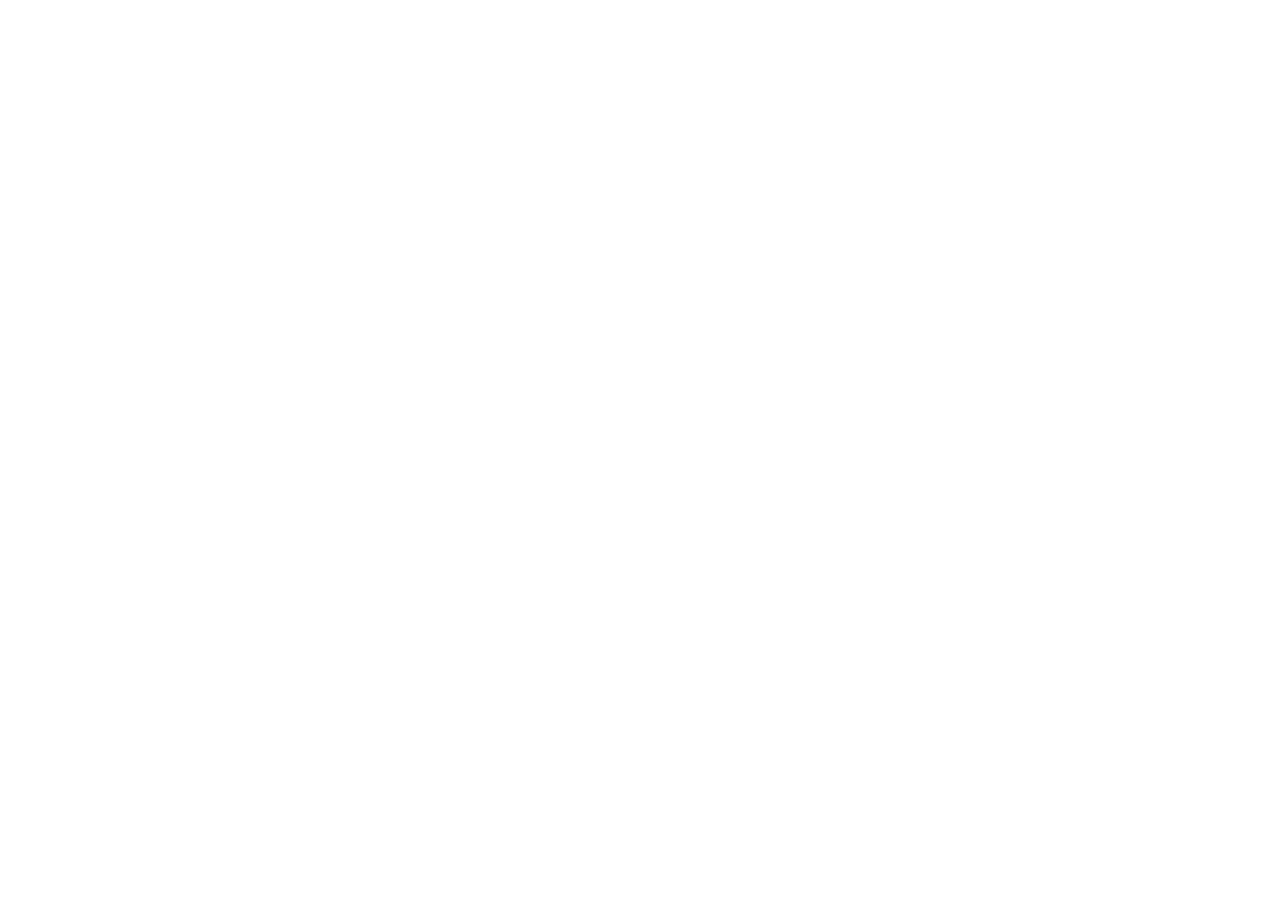
==== index.html @ b0fb0acc "init project" ====
<!DOCTYPE html>
<html lang="en">

<head>
    <meta charset="UTF-8">
    <meta name="viewport" content="width=device-width, initial-scale=1.0">
    <meta http-equiv="X-UA-Compatible" content="ie=edge">
    <title>Document</title>
</head>

<body>

</body>

</html>
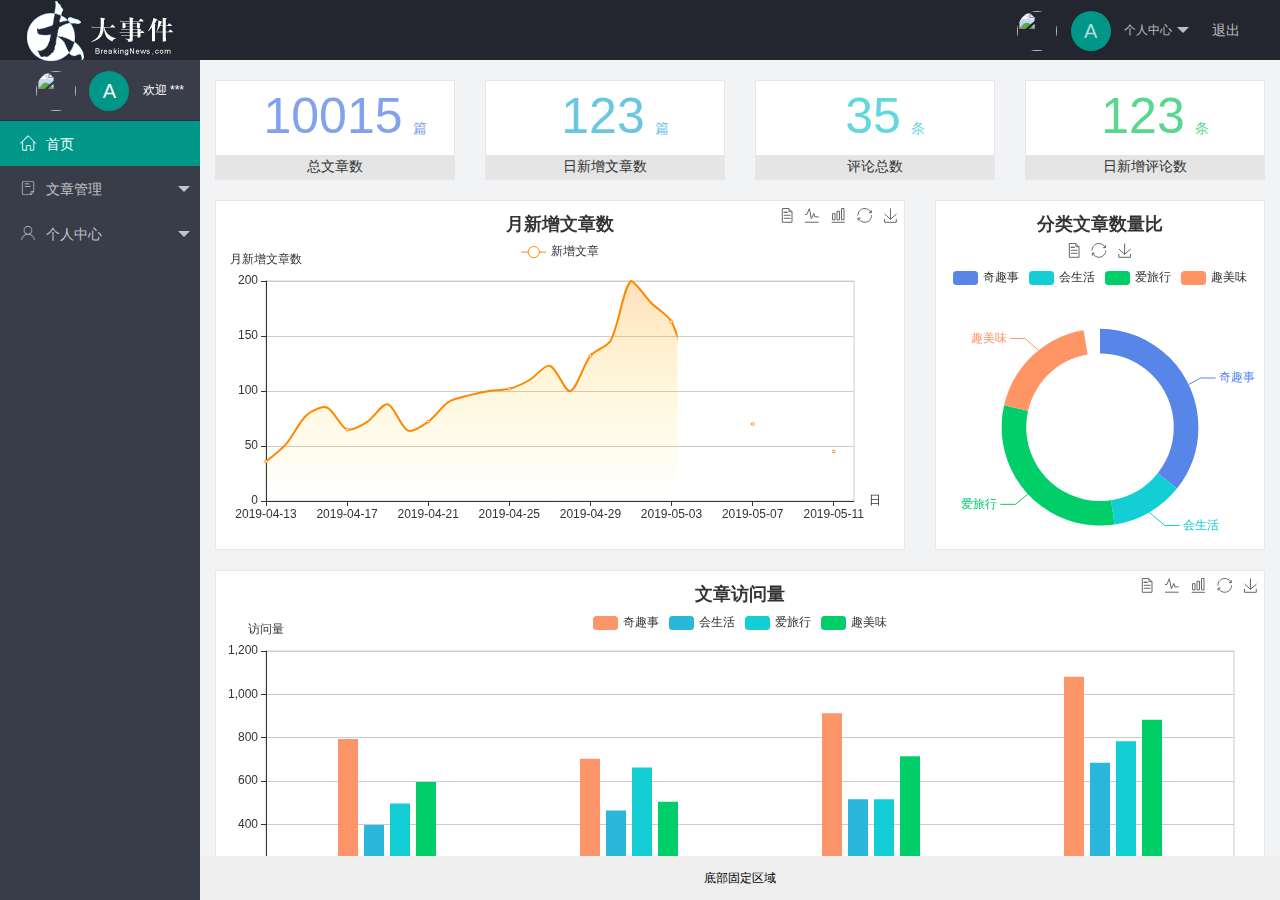
==== commit 48269268: "完成了主页功能的开发" ====
--- a/index.html
+++ b/index.html
@@ -5,11 +5,83 @@
     <meta charset="UTF-8">
     <meta name="viewport" content="width=device-width, initial-scale=1.0">
     <meta http-equiv="X-UA-Compatible" content="ie=edge">
-    <title>Document</title>
+    <title>后台主页</title>
+    <link rel="stylesheet" href="/assets/lib/layui/css/layui.css">
+    <link rel="stylesheet" href="/assets/css/index.css">
+    <link rel="stylesheet" href="assets/fonts/iconfont.css">
 </head>
 
 <body>
+    <div class="layui-layout layui-layout-admin">
+        <div class="layui-header">
+            <div class="layui-logo">
+                <img src="/assets/images/logo.png" alt="">
+            </div>
+            <!-- 头部区域（可配合layui 已有的水平导航） -->
+            <ul class="layui-nav layui-layout-right">
+                <li class="layui-nav-item layui-hide layui-show-md-inline-block">
+                    <a href="javascript:;" class="userinfo">
+                        <img src="//tva1.sinaimg.cn/crop.0.0.118.118.180/5db11ff4gw1e77d3nqrv8j203b03cweg.jpg" class="layui-nav-img">
+                        <span class="text-avatar ">A</span> 个人中心
+                    </a>
+                    <dl class="layui-nav-child">
+                        <dd><a href="">基本资料</a></dd>
+                        <dd><a href="">更换头像</a></dd>
+                        <dd><a href="">修改密码</a></dd>
+                    </dl>
+                </li>
+                <li class="layui-nav-item layui-show-md-inline-block">
+                    <a href="javascript:;" id="logout">退出</a>
+                </li>
+            </ul>
+        </div>
+        <div class="layui-side layui-bg-black">
+            <div class="layui-side-scroll">
+                <div class="userinfo">
+                    <img src="//tva1.sinaimg.cn/crop.0.0.118.118.180/5db11ff4gw1e77d3nqrv8j203b03cweg.jpg" class="layui-nav-img">
+                    <span class="text-avatar">A</span>
+                    <span id="welcome">欢迎 ***</span>
+                </div>
+                <!-- 左侧导航区域（可配合layui已有的垂直导航） -->
+                <ul class="layui-nav layui-nav-tree" lay-filter="test" lay-shrink="all">
+                    <li class="layui-nav-item layui-this">
+                        <a href="/home/dashboard.html" target="fm"><span class="iconfont icon-home"></span>首页</a>
+                    </li>
+                    <li class="layui-nav-item">
+                        <a href="javascript:;"><span class="iconfont icon-16"></span>文章管理</a>
+                        <dl class="layui-nav-child">
+                            <dd><a href="javascript:;"><i class="layui-icon layui-icon-app"></i>文章类别</a></dd>
+                            <dd><a href="javascript:;"><i class="layui-icon layui-icon-app"></i>文章列表</a></dd>
+                            <dd><a href="javascript:;"><i class="layui-icon layui-icon-app"></i>发表文章</a></dd>
+                        </dl>
+                    </li>
+                    <li class="layui-nav-item"><a href="javascript:;"><span class="iconfont icon-user"></span>个人中心</a>
+                        <dl class="layui-nav-child">
+                            <dd><a href="javascript:;"><i class="layui-icon layui-icon-app"></i>基本资料</a></dd>
+                            <dd><a href="javascript:;"><i class="layui-icon layui-icon-app"></i>更换头像</a></dd>
+                            <dd><a href="javascript:;"><i class="layui-icon layui-icon-app"></i>重置密码</a></dd>
 
+                        </dl>
+                    </li>
+
+                </ul>
+            </div>
+        </div>
+
+        <div class="layui-body">
+            <!-- 内容主体区域 -->
+            <iframe name="fm" src="/home/dashboard.html" frameborder="0"></iframe>
+        </div>
+
+        <div class="layui-footer">
+            <!-- 底部固定区域 -->
+            底部固定区域
+        </div>
+    </div>
+    <script src="/assets/lib/layui/layui.all.js"></script>
+    <script src="/assets/lib/jquery.js"></script>
+    <script src="/assets/js/baseAPI.js"></script>
+    <script src="/assets/js/index.js"></script>
 </body>
 
 </html>--- a/assets/lib/layui/css/layui.css
+++ b/assets/lib/layui/css/layui.css
@@ -0,0 +1,2 @@
+/** layui-v2.5.5 MIT License By https://www.layui.com */
+ .layui-inline,img{display:inline-block;vertical-align:middle}h1,h2,h3,h4,h5,h6{font-weight:400}.layui-edge,.layui-header,.layui-inline,.layui-main{position:relative}.layui-body,.layui-edge,.layui-elip{overflow:hidden}.layui-btn,.layui-edge,.layui-inline,img{vertical-align:middle}.layui-btn,.layui-disabled,.layui-icon,.layui-unselect{-moz-user-select:none;-webkit-user-select:none;-ms-user-select:none}.layui-elip,.layui-form-checkbox span,.layui-form-pane .layui-form-label{text-overflow:ellipsis;white-space:nowrap}.layui-breadcrumb,.layui-tree-btnGroup{visibility:hidden}blockquote,body,button,dd,div,dl,dt,form,h1,h2,h3,h4,h5,h6,input,li,ol,p,pre,td,textarea,th,ul{margin:0;padding:0;-webkit-tap-highlight-color:rgba(0,0,0,0)}a:active,a:hover{outline:0}img{border:none}li{list-style:none}table{border-collapse:collapse;border-spacing:0}h4,h5,h6{font-size:100%}button,input,optgroup,option,select,textarea{font-family:inherit;font-size:inherit;font-style:inherit;font-weight:inherit;outline:0}pre{white-space:pre-wrap;white-space:-moz-pre-wrap;white-space:-pre-wrap;white-space:-o-pre-wrap;word-wrap:break-word}body{line-height:24px;font:14px Helvetica Neue,Helvetica,PingFang SC,Tahoma,Arial,sans-serif}hr{height:1px;margin:10px 0;border:0;clear:both}a{color:#333;text-decoration:none}a:hover{color:#777}a cite{font-style:normal;*cursor:pointer}.layui-border-box,.layui-border-box *{box-sizing:border-box}.layui-box,.layui-box *{box-sizing:content-box}.layui-clear{clear:both;*zoom:1}.layui-clear:after{content:'\20';clear:both;*zoom:1;display:block;height:0}.layui-inline{*display:inline;*zoom:1}.layui-edge{display:inline-block;width:0;height:0;border-width:6px;border-style:dashed;border-color:transparent}.layui-edge-top{top:-4px;border-bottom-color:#999;border-bottom-style:solid}.layui-edge-right{border-left-color:#999;border-left-style:solid}.layui-edge-bottom{top:2px;border-top-color:#999;border-top-style:solid}.layui-edge-left{border-right-color:#999;border-right-style:solid}.layui-disabled,.layui-disabled:hover{color:#d2d2d2!important;cursor:not-allowed!important}.layui-circle{border-radius:100%}.layui-show{display:block!important}.layui-hide{display:none!important}@font-face{font-family:layui-icon;src:url(../font/iconfont.eot?v=250);src:url(../font/iconfont.eot?v=250#iefix) format('embedded-opentype'),url(../font/iconfont.woff2?v=250) format('woff2'),url(../font/iconfont.woff?v=250) format('woff'),url(../font/iconfont.ttf?v=250) format('truetype'),url(../font/iconfont.svg?v=250#layui-icon) format('svg')}.layui-icon{font-family:layui-icon!important;font-size:16px;font-style:normal;-webkit-font-smoothing:antialiased;-moz-osx-font-smoothing:grayscale}.layui-icon-reply-fill:before{content:"\e611"}.layui-icon-set-fill:before{content:"\e614"}.layui-icon-menu-fill:before{content:"\e60f"}.layui-icon-search:before{content:"\e615"}.layui-icon-share:before{content:"\e641"}.layui-icon-set-sm:before{content:"\e620"}.layui-icon-engine:before{content:"\e628"}.layui-icon-close:before{content:"\1006"}.layui-icon-close-fill:before{content:"\1007"}.layui-icon-chart-screen:before{content:"\e629"}.layui-icon-star:before{content:"\e600"}.layui-icon-circle-dot:before{content:"\e617"}.layui-icon-chat:before{content:"\e606"}.layui-icon-release:before{content:"\e609"}.layui-icon-list:before{content:"\e60a"}.layui-icon-chart:before{content:"\e62c"}.layui-icon-ok-circle:before{content:"\1005"}.layui-icon-layim-theme:before{content:"\e61b"}.layui-icon-table:before{content:"\e62d"}.layui-icon-right:before{content:"\e602"}.layui-icon-left:before{content:"\e603"}.layui-icon-cart-simple:before{content:"\e698"}.layui-icon-face-cry:before{content:"\e69c"}.layui-icon-face-smile:before{content:"\e6af"}.layui-icon-survey:before{content:"\e6b2"}.layui-icon-tree:before{content:"\e62e"}.layui-icon-upload-circle:before{content:"\e62f"}.layui-icon-add-circle:before{content:"\e61f"}.layui-icon-download-circle:before{content:"\e601"}.layui-icon-templeate-1:before{content:"\e630"}.layui-icon-util:before{content:"\e631"}.layui-icon-face-surprised:before{content:"\e664"}.layui-icon-edit:before{content:"\e642"}.layui-icon-speaker:before{content:"\e645"}.layui-icon-down:before{content:"\e61a"}.layui-icon-file:before{content:"\e621"}.layui-icon-layouts:before{content:"\e632"}.layui-icon-rate-half:before{content:"\e6c9"}.layui-icon-add-circle-fine:before{content:"\e608"}.layui-icon-prev-circle:before{content:"\e633"}.layui-icon-read:before{content:"\e705"}.layui-icon-404:before{content:"\e61c"}.layui-icon-carousel:before{content:"\e634"}.layui-icon-help:before{content:"\e607"}.layui-icon-code-circle:before{content:"\e635"}.layui-icon-water:before{content:"\e636"}.layui-icon-username:before{content:"\e66f"}.layui-icon-find-fill:before{content:"\e670"}.layui-icon-about:before{content:"\e60b"}.layui-icon-location:before{content:"\e715"}.layui-icon-up:before{content:"\e619"}.layui-icon-pause:before{content:"\e651"}.layui-icon-date:before{content:"\e637"}.layui-icon-layim-uploadfile:before{content:"\e61d"}.layui-icon-delete:before{content:"\e640"}.layui-icon-play:before{content:"\e652"}.layui-icon-top:before{content:"\e604"}.layui-icon-friends:before{content:"\e612"}.layui-icon-refresh-3:before{content:"\e9aa"}.layui-icon-ok:before{content:"\e605"}.layui-icon-layer:before{content:"\e638"}.layui-icon-face-smile-fine:before{content:"\e60c"}.layui-icon-dollar:before{content:"\e659"}.layui-icon-group:before{content:"\e613"}.layui-icon-layim-download:before{content:"\e61e"}.layui-icon-picture-fine:before{content:"\e60d"}.layui-icon-link:before{content:"\e64c"}.layui-icon-diamond:before{content:"\e735"}.layui-icon-log:before{content:"\e60e"}.layui-icon-rate-solid:before{content:"\e67a"}.layui-icon-fonts-del:before{content:"\e64f"}.layui-icon-unlink:before{content:"\e64d"}.layui-icon-fonts-clear:before{content:"\e639"}.layui-icon-triangle-r:before{content:"\e623"}.layui-icon-circle:before{content:"\e63f"}.layui-icon-radio:before{content:"\e643"}.layui-icon-align-center:before{content:"\e647"}.layui-icon-align-right:before{content:"\e648"}.layui-icon-align-left:before{content:"\e649"}.layui-icon-loading-1:before{content:"\e63e"}.layui-icon-return:before{content:"\e65c"}.layui-icon-fonts-strong:before{content:"\e62b"}.layui-icon-upload:before{content:"\e67c"}.layui-icon-dialogue:before{content:"\e63a"}.layui-icon-video:before{content:"\e6ed"}.layui-icon-headset:before{content:"\e6fc"}.layui-icon-cellphone-fine:before{content:"\e63b"}.layui-icon-add-1:before{content:"\e654"}.layui-icon-face-smile-b:before{content:"\e650"}.layui-icon-fonts-html:before{content:"\e64b"}.layui-icon-form:before{content:"\e63c"}.layui-icon-cart:before{content:"\e657"}.layui-icon-camera-fill:before{content:"\e65d"}.layui-icon-tabs:before{content:"\e62a"}.layui-icon-fonts-code:before{content:"\e64e"}.layui-icon-fire:before{content:"\e756"}.layui-icon-set:before{content:"\e716"}.layui-icon-fonts-u:before{content:"\e646"}.layui-icon-triangle-d:before{content:"\e625"}.layui-icon-tips:before{content:"\e702"}.layui-icon-picture:before{content:"\e64a"}.layui-icon-more-vertical:before{content:"\e671"}.layui-icon-flag:before{content:"\e66c"}.layui-icon-loading:before{content:"\e63d"}.layui-icon-fonts-i:before{content:"\e644"}.layui-icon-refresh-1:before{content:"\e666"}.layui-icon-rmb:before{content:"\e65e"}.layui-icon-home:before{content:"\e68e"}.layui-icon-user:before{content:"\e770"}.layui-icon-notice:before{content:"\e667"}.layui-icon-login-weibo:before{content:"\e675"}.layui-icon-voice:before{content:"\e688"}.layui-icon-upload-drag:before{content:"\e681"}.layui-icon-login-qq:before{content:"\e676"}.layui-icon-snowflake:before{content:"\e6b1"}.layui-icon-file-b:before{content:"\e655"}.layui-icon-template:before{content:"\e663"}.layui-icon-auz:before{content:"\e672"}.layui-icon-console:before{content:"\e665"}.layui-icon-app:before{content:"\e653"}.layui-icon-prev:before{content:"\e65a"}.layui-icon-website:before{content:"\e7ae"}.layui-icon-next:before{content:"\e65b"}.layui-icon-component:before{content:"\e857"}.layui-icon-more:before{content:"\e65f"}.layui-icon-login-wechat:before{content:"\e677"}.layui-icon-shrink-right:before{content:"\e668"}.layui-icon-spread-left:before{content:"\e66b"}.layui-icon-camera:before{content:"\e660"}.layui-icon-note:before{content:"\e66e"}.layui-icon-refresh:before{content:"\e669"}.layui-icon-female:before{content:"\e661"}.layui-icon-male:before{content:"\e662"}.layui-icon-password:before{content:"\e673"}.layui-icon-senior:before{content:"\e674"}.layui-icon-theme:before{content:"\e66a"}.layui-icon-tread:before{content:"\e6c5"}.layui-icon-praise:before{content:"\e6c6"}.layui-icon-star-fill:before{content:"\e658"}.layui-icon-rate:before{content:"\e67b"}.layui-icon-template-1:before{content:"\e656"}.layui-icon-vercode:before{content:"\e679"}.layui-icon-cellphone:before{content:"\e678"}.layui-icon-screen-full:before{content:"\e622"}.layui-icon-screen-restore:before{content:"\e758"}.layui-icon-cols:before{content:"\e610"}.layui-icon-export:before{content:"\e67d"}.layui-icon-print:before{content:"\e66d"}.layui-icon-slider:before{content:"\e714"}.layui-icon-addition:before{content:"\e624"}.layui-icon-subtraction:before{content:"\e67e"}.layui-icon-service:before{content:"\e626"}.layui-icon-transfer:before{content:"\e691"}.layui-main{width:1140px;margin:0 auto}.layui-header{z-index:1000;height:60px}.layui-header a:hover{transition:all .5s;-webkit-transition:all .5s}.layui-side{position:fixed;left:0;top:0;bottom:0;z-index:999;width:200px;overflow-x:hidden}.layui-side-scroll{position:relative;width:220px;height:100%;overflow-x:hidden}.layui-body{position:absolute;left:200px;right:0;top:0;bottom:0;z-index:998;width:auto;overflow-y:auto;box-sizing:border-box}.layui-layout-body{overflow:hidden}.layui-layout-admin .layui-header{background-color:#23262E}.layui-layout-admin .layui-side{top:60px;width:200px;overflow-x:hidden}.layui-layout-admin .layui-body{position:fixed;top:60px;bottom:44px}.layui-layout-admin .layui-main{width:auto;margin:0 15px}.layui-layout-admin .layui-footer{position:fixed;left:200px;right:0;bottom:0;height:44px;line-height:44px;padding:0 15px;background-color:#eee}.layui-layout-admin .layui-logo{position:absolute;left:0;top:0;width:200px;height:100%;line-height:60px;text-align:center;color:#009688;font-size:16px}.layui-layout-admin .layui-header .layui-nav{background:0 0}.layui-layout-left{position:absolute!important;left:200px;top:0}.layui-layout-right{position:absolute!important;right:0;top:0}.layui-container{position:relative;margin:0 auto;padding:0 15px;box-sizing:border-box}.layui-fluid{position:relative;margin:0 auto;padding:0 15px}.layui-row:after,.layui-row:before{content:'';display:block;clear:both}.layui-col-lg1,.layui-col-lg10,.layui-col-lg11,.layui-col-lg12,.layui-col-lg2,.layui-col-lg3,.layui-col-lg4,.layui-col-lg5,.layui-col-lg6,.layui-col-lg7,.layui-col-lg8,.layui-col-lg9,.layui-col-md1,.layui-col-md10,.layui-col-md11,.layui-col-md12,.layui-col-md2,.layui-col-md3,.layui-col-md4,.layui-col-md5,.layui-col-md6,.layui-col-md7,.layui-col-md8,.layui-col-md9,.layui-col-sm1,.layui-col-sm10,.layui-col-sm11,.layui-col-sm12,.layui-col-sm2,.layui-col-sm3,.layui-col-sm4,.layui-col-sm5,.layui-col-sm6,.layui-col-sm7,.layui-col-sm8,.layui-col-sm9,.layui-col-xs1,.layui-col-xs10,.layui-col-xs11,.layui-col-xs12,.layui-col-xs2,.layui-col-xs3,.layui-col-xs4,.layui-col-xs5,.layui-col-xs6,.layui-col-xs7,.layui-col-xs8,.layui-col-xs9{position:relative;display:block;box-sizing:border-box}.layui-col-xs1,.layui-col-xs10,.layui-col-xs11,.layui-col-xs12,.layui-col-xs2,.layui-col-xs3,.layui-col-xs4,.layui-col-xs5,.layui-col-xs6,.layui-col-xs7,.layui-col-xs8,.layui-col-xs9{float:left}.layui-col-xs1{width:8.33333333%}.layui-col-xs2{width:16.66666667%}.layui-col-xs3{width:25%}.layui-col-xs4{width:33.33333333%}.layui-col-xs5{width:41.66666667%}.layui-col-xs6{width:50%}.layui-col-xs7{width:58.33333333%}.layui-col-xs8{width:66.66666667%}.layui-col-xs9{width:75%}.layui-col-xs10{width:83.33333333%}.layui-col-xs11{width:91.66666667%}.layui-col-xs12{width:100%}.layui-col-xs-offset1{margin-left:8.33333333%}.layui-col-xs-offset2{margin-left:16.66666667%}.layui-col-xs-offset3{margin-left:25%}.layui-col-xs-offset4{margin-left:33.33333333%}.layui-col-xs-offset5{margin-left:41.66666667%}.layui-col-xs-offset6{margin-left:50%}.layui-col-xs-offset7{margin-left:58.33333333%}.layui-col-xs-offset8{margin-left:66.66666667%}.layui-col-xs-offset9{margin-left:75%}.layui-col-xs-offset10{margin-left:83.33333333%}.layui-col-xs-offset11{margin-left:91.66666667%}.layui-col-xs-offset12{margin-left:100%}@media screen and (max-width:768px){.layui-hide-xs{display:none!important}.layui-show-xs-block{display:block!important}.layui-show-xs-inline{display:inline!important}.layui-show-xs-inline-block{display:inline-block!important}}@media screen and (min-width:768px){.layui-container{width:750px}.layui-hide-sm{display:none!important}.layui-show-sm-block{display:block!important}.layui-show-sm-inline{display:inline!important}.layui-show-sm-inline-block{display:inline-block!important}.layui-col-sm1,.layui-col-sm10,.layui-col-sm11,.layui-col-sm12,.layui-col-sm2,.layui-col-sm3,.layui-col-sm4,.layui-col-sm5,.layui-col-sm6,.layui-col-sm7,.layui-col-sm8,.layui-col-sm9{float:left}.layui-col-sm1{width:8.33333333%}.layui-col-sm2{width:16.66666667%}.layui-col-sm3{width:25%}.layui-col-sm4{width:33.33333333%}.layui-col-sm5{width:41.66666667%}.layui-col-sm6{width:50%}.layui-col-sm7{width:58.33333333%}.layui-col-sm8{width:66.66666667%}.layui-col-sm9{width:75%}.layui-col-sm10{width:83.33333333%}.layui-col-sm11{width:91.66666667%}.layui-col-sm12{width:100%}.layui-col-sm-offset1{margin-left:8.33333333%}.layui-col-sm-offset2{margin-left:16.66666667%}.layui-col-sm-offset3{margin-left:25%}.layui-col-sm-offset4{margin-left:33.33333333%}.layui-col-sm-offset5{margin-left:41.66666667%}.layui-col-sm-offset6{margin-left:50%}.layui-col-sm-offset7{margin-left:58.33333333%}.layui-col-sm-offset8{margin-left:66.66666667%}.layui-col-sm-offset9{margin-left:75%}.layui-col-sm-offset10{margin-left:83.33333333%}.layui-col-sm-offset11{margin-left:91.66666667%}.layui-col-sm-offset12{margin-left:100%}}@media screen and (min-width:992px){.layui-container{width:970px}.layui-hide-md{display:none!important}.layui-show-md-block{display:block!important}.layui-show-md-inline{display:inline!important}.layui-show-md-inline-block{display:inline-block!important}.layui-col-md1,.layui-col-md10,.layui-col-md11,.layui-col-md12,.layui-col-md2,.layui-col-md3,.layui-col-md4,.layui-col-md5,.layui-col-md6,.layui-col-md7,.layui-col-md8,.layui-col-md9{float:left}.layui-col-md1{width:8.33333333%}.layui-col-md2{width:16.66666667%}.layui-col-md3{width:25%}.layui-col-md4{width:33.33333333%}.layui-col-md5{width:41.66666667%}.layui-col-md6{width:50%}.layui-col-md7{width:58.33333333%}.layui-col-md8{width:66.66666667%}.layui-col-md9{width:75%}.layui-col-md10{width:83.33333333%}.layui-col-md11{width:91.66666667%}.layui-col-md12{width:100%}.layui-col-md-offset1{margin-left:8.33333333%}.layui-col-md-offset2{margin-left:16.66666667%}.layui-col-md-offset3{margin-left:25%}.layui-col-md-offset4{margin-left:33.33333333%}.layui-col-md-offset5{margin-left:41.66666667%}.layui-col-md-offset6{margin-left:50%}.layui-col-md-offset7{margin-left:58.33333333%}.layui-col-md-offset8{margin-left:66.66666667%}.layui-col-md-offset9{margin-left:75%}.layui-col-md-offset10{margin-left:83.33333333%}.layui-col-md-offset11{margin-left:91.66666667%}.layui-col-md-offset12{margin-left:100%}}@media screen and (min-width:1200px){.layui-container{width:1170px}.layui-hide-lg{display:none!important}.layui-show-lg-block{display:block!important}.layui-show-lg-inline{display:inline!important}.layui-show-lg-inline-block{display:inline-block!important}.layui-col-lg1,.layui-col-lg10,.layui-col-lg11,.layui-col-lg12,.layui-col-lg2,.layui-col-lg3,.layui-col-lg4,.layui-col-lg5,.layui-col-lg6,.layui-col-lg7,.layui-col-lg8,.layui-col-lg9{float:left}.layui-col-lg1{width:8.33333333%}.layui-col-lg2{width:16.66666667%}.layui-col-lg3{width:25%}.layui-col-lg4{width:33.33333333%}.layui-col-lg5{width:41.66666667%}.layui-col-lg6{width:50%}.layui-col-lg7{width:58.33333333%}.layui-col-lg8{width:66.66666667%}.layui-col-lg9{width:75%}.layui-col-lg10{width:83.33333333%}.layui-col-lg11{width:91.66666667%}.layui-col-lg12{width:100%}.layui-col-lg-offset1{margin-left:8.33333333%}.layui-col-lg-offset2{margin-left:16.66666667%}.layui-col-lg-offset3{margin-left:25%}.layui-col-lg-offset4{margin-left:33.33333333%}.layui-col-lg-offset5{margin-left:41.66666667%}.layui-col-lg-offset6{margin-left:50%}.layui-col-lg-offset7{margin-left:58.33333333%}.layui-col-lg-offset8{margin-left:66.66666667%}.layui-col-lg-offset9{margin-left:75%}.layui-col-lg-offset10{margin-left:83.33333333%}.layui-col-lg-offset11{margin-left:91.66666667%}.layui-col-lg-offset12{margin-left:100%}}.layui-col-space1{margin:-.5px}.layui-col-space1>*{padding:.5px}.layui-col-space3{margin:-1.5px}.layui-col-space3>*{padding:1.5px}.layui-col-space5{margin:-2.5px}.layui-col-space5>*{padding:2.5px}.layui-col-space8{margin:-3.5px}.layui-col-space8>*{padding:3.5px}.layui-col-space10{margin:-5px}.layui-col-space10>*{padding:5px}.layui-col-space12{margin:-6px}.layui-col-space12>*{padding:6px}.layui-col-space15{margin:-7.5px}.layui-col-space15>*{padding:7.5px}.layui-col-space18{margin:-9px}.layui-col-space18>*{padding:9px}.layui-col-space20{margin:-10px}.layui-col-space20>*{padding:10px}.layui-col-space22{margin:-11px}.layui-col-space22>*{padding:11px}.layui-col-space25{margin:-12.5px}.layui-col-space25>*{padding:12.5px}.layui-col-space30{margin:-15px}.layui-col-space30>*{padding:15px}.layui-btn,.layui-input,.layui-select,.layui-textarea,.layui-upload-button{outline:0;-webkit-appearance:none;transition:all .3s;-webkit-transition:all .3s;box-sizing:border-box}.layui-elem-quote{margin-bottom:10px;padding:15px;line-height:22px;border-left:5px solid #009688;border-radius:0 2px 2px 0;background-color:#f2f2f2}.layui-quote-nm{border-style:solid;border-width:1px 1px 1px 5px;background:0 0}.layui-elem-field{margin-bottom:10px;padding:0;border-width:1px;border-style:solid}.layui-elem-field legend{margin-left:20px;padding:0 10px;font-size:20px;font-weight:300}.layui-field-title{margin:10px 0 20px;border-width:1px 0 0}.layui-field-box{padding:10px 15px}.layui-field-title .layui-field-box{padding:10px 0}.layui-progress{position:relative;height:6px;border-radius:20px;background-color:#e2e2e2}.layui-progress-bar{position:absolute;left:0;top:0;width:0;max-width:100%;height:6px;border-radius:20px;text-align:right;background-color:#5FB878;transition:all .3s;-webkit-transition:all .3s}.layui-progress-big,.layui-progress-big .layui-progress-bar{height:18px;line-height:18px}.layui-progress-text{position:relative;top:-20px;line-height:18px;font-size:12px;color:#666}.layui-progress-big .layui-progress-text{position:static;padding:0 10px;color:#fff}.layui-collapse{border-width:1px;border-style:solid;border-radius:2px}.layui-colla-content,.layui-colla-item{border-top-width:1px;border-top-style:solid}.layui-colla-item:first-child{border-top:none}.layui-colla-title{position:relative;height:42px;line-height:42px;padding:0 15px 0 35px;color:#333;background-color:#f2f2f2;cursor:pointer;font-size:14px;overflow:hidden}.layui-colla-content{display:none;padding:10px 15px;line-height:22px;color:#666}.layui-colla-icon{position:absolute;left:15px;top:0;font-size:14px}.layui-card{margin-bottom:15px;border-radius:2px;background-color:#fff;box-shadow:0 1px 2px 0 rgba(0,0,0,.05)}.layui-card:last-child{margin-bottom:0}.layui-card-header{position:relative;height:42px;line-height:42px;padding:0 15px;border-bottom:1px solid #f6f6f6;color:#333;border-radius:2px 2px 0 0;font-size:14px}.layui-bg-black,.layui-bg-blue,.layui-bg-cyan,.layui-bg-green,.layui-bg-orange,.layui-bg-red{color:#fff!important}.layui-card-body{position:relative;padding:10px 15px;line-height:24px}.layui-card-body[pad15]{padding:15px}.layui-card-body[pad20]{padding:20px}.layui-card-body .layui-table{margin:5px 0}.layui-card .layui-tab{margin:0}.layui-panel-window{position:relative;padding:15px;border-radius:0;border-top:5px solid #E6E6E6;background-color:#fff}.layui-auxiliar-moving{position:fixed;left:0;right:0;top:0;bottom:0;width:100%;height:100%;background:0 0;z-index:9999999999}.layui-form-label,.layui-form-mid,.layui-form-select,.layui-input-block,.layui-input-inline,.layui-textarea{position:relative}.layui-bg-red{background-color:#FF5722!important}.layui-bg-orange{background-color:#FFB800!important}.layui-bg-green{background-color:#009688!important}.layui-bg-cyan{background-color:#2F4056!important}.layui-bg-blue{background-color:#1E9FFF!important}.layui-bg-black{background-color:#393D49!important}.layui-bg-gray{background-color:#eee!important;color:#666!important}.layui-badge-rim,.layui-colla-content,.layui-colla-item,.layui-collapse,.layui-elem-field,.layui-form-pane .layui-form-item[pane],.layui-form-pane .layui-form-label,.layui-input,.layui-layedit,.layui-layedit-tool,.layui-quote-nm,.layui-select,.layui-tab-bar,.layui-tab-card,.layui-tab-title,.layui-tab-title .layui-this:after,.layui-textarea{border-color:#e6e6e6}.layui-timeline-item:before,hr{background-color:#e6e6e6}.layui-text{line-height:22px;font-size:14px;color:#666}.layui-text h1,.layui-text h2,.layui-text h3{font-weight:500;color:#333}.layui-text h1{font-size:30px}.layui-text h2{font-size:24px}.layui-text h3{font-size:18px}.layui-text a:not(.layui-btn){color:#01AAED}.layui-text a:not(.layui-btn):hover{text-decoration:underline}.layui-text ul{padding:5px 0 5px 15px}.layui-text ul li{margin-top:5px;list-style-type:disc}.layui-text em,.layui-word-aux{color:#999!important;padding:0 5px!important}.layui-btn{display:inline-block;height:38px;line-height:38px;padding:0 18px;background-color:#009688;color:#fff;white-space:nowrap;text-align:center;font-size:14px;border:none;border-radius:2px;cursor:pointer}.layui-btn:hover{opacity:.8;filter:alpha(opacity=80);color:#fff}.layui-btn:active{opacity:1;filter:alpha(opacity=100)}.layui-btn+.layui-btn{margin-left:10px}.layui-btn-container{font-size:0}.layui-btn-container .layui-btn{margin-right:10px;margin-bottom:10px}.layui-btn-container .layui-btn+.layui-btn{margin-left:0}.layui-table .layui-btn-container .layui-btn{margin-bottom:9px}.layui-btn-radius{border-radius:100px}.layui-btn .layui-icon{margin-right:3px;font-size:18px;vertical-align:bottom;vertical-align:middle\9}.layui-btn-primary{border:1px solid #C9C9C9;background-color:#fff;color:#555}.layui-btn-primary:hover{border-color:#009688;color:#333}.layui-btn-normal{background-color:#1E9FFF}.layui-btn-warm{background-color:#FFB800}.layui-btn-danger{background-color:#FF5722}.layui-btn-checked{background-color:#5FB878}.layui-btn-disabled,.layui-btn-disabled:active,.layui-btn-disabled:hover{border:1px solid #e6e6e6;background-color:#FBFBFB;color:#C9C9C9;cursor:not-allowed;opacity:1}.layui-btn-lg{height:44px;line-height:44px;padding:0 25px;font-size:16px}.layui-btn-sm{height:30px;line-height:30px;padding:0 10px;font-size:12px}.layui-btn-sm i{font-size:16px!important}.layui-btn-xs{height:22px;line-height:22px;padding:0 5px;font-size:12px}.layui-btn-xs i{font-size:14px!important}.layui-btn-group{display:inline-block;vertical-align:middle;font-size:0}.layui-btn-group .layui-btn{margin-left:0!important;margin-right:0!important;border-left:1px solid rgba(255,255,255,.5);border-radius:0}.layui-btn-group .layui-btn-primary{border-left:none}.layui-btn-group .layui-btn-primary:hover{border-color:#C9C9C9;color:#009688}.layui-btn-group .layui-btn:first-child{border-left:none;border-radius:2px 0 0 2px}.layui-btn-group .layui-btn-primary:first-child{border-left:1px solid #c9c9c9}.layui-btn-group .layui-btn:last-child{border-radius:0 2px 2px 0}.layui-btn-group .layui-btn+.layui-btn{margin-left:0}.layui-btn-group+.layui-btn-group{margin-left:10px}.layui-btn-fluid{width:100%}.layui-input,.layui-select,.layui-textarea{height:38px;line-height:1.3;line-height:38px\9;border-width:1px;border-style:solid;background-color:#fff;border-radius:2px}.layui-input::-webkit-input-placeholder,.layui-select::-webkit-input-placeholder,.layui-textarea::-webkit-input-placeholder{line-height:1.3}.layui-input,.layui-textarea{display:block;width:100%;padding-left:10px}.layui-input:hover,.layui-textarea:hover{border-color:#D2D2D2!important}.layui-input:focus,.layui-textarea:focus{border-color:#C9C9C9!important}.layui-textarea{min-height:100px;height:auto;line-height:20px;padding:6px 10px;resize:vertical}.layui-select{padding:0 10px}.layui-form input[type=checkbox],.layui-form input[type=radio],.layui-form select{display:none}.layui-form [lay-ignore]{display:initial}.layui-form-item{margin-bottom:15px;clear:both;*zoom:1}.layui-form-item:after{content:'\20';clear:both;*zoom:1;display:block;height:0}.layui-form-label{float:left;display:block;padding:9px 15px;width:80px;font-weight:400;line-height:20px;text-align:right}.layui-form-label-col{display:block;float:none;padding:9px 0;line-height:20px;text-align:left}.layui-form-item .layui-inline{margin-bottom:5px;margin-right:10px}.layui-input-block{margin-left:110px;min-height:36px}.layui-input-inline{display:inline-block;vertical-align:middle}.layui-form-item .layui-input-inline{float:left;width:190px;margin-right:10px}.layui-form-text .layui-input-inline{width:auto}.layui-form-mid{float:left;display:block;padding:9px 0!important;line-height:20px;margin-right:10px}.layui-form-danger+.layui-form-select .layui-input,.layui-form-danger:focus{border-color:#FF5722!important}.layui-form-select .layui-input{padding-right:30px;cursor:pointer}.layui-form-select .layui-edge{position:absolute;right:10px;top:50%;margin-top:-3px;cursor:pointer;border-width:6px;border-top-color:#c2c2c2;border-top-style:solid;transition:all .3s;-webkit-transition:all .3s}.layui-form-select dl{display:none;position:absolute;left:0;top:42px;padding:5px 0;z-index:899;min-width:100%;border:1px solid #d2d2d2;max-height:300px;overflow-y:auto;background-color:#fff;border-radius:2px;box-shadow:0 2px 4px rgba(0,0,0,.12);box-sizing:border-box}.layui-form-select dl dd,.layui-form-select dl dt{padding:0 10px;line-height:36px;white-space:nowrap;overflow:hidden;text-overflow:ellipsis}.layui-form-select dl dt{font-size:12px;color:#999}.layui-form-select dl dd{cursor:pointer}.layui-form-select dl dd:hover{background-color:#f2f2f2;-webkit-transition:.5s all;transition:.5s all}.layui-form-select .layui-select-group dd{padding-left:20px}.layui-form-select dl dd.layui-select-tips{padding-left:10px!important;color:#999}.layui-form-select dl dd.layui-this{background-color:#5FB878;color:#fff}.layui-form-checkbox,.layui-form-select dl dd.layui-disabled{background-color:#fff}.layui-form-selected dl{display:block}.layui-form-checkbox,.layui-form-checkbox *,.layui-form-switch{display:inline-block;vertical-align:middle}.layui-form-selected .layui-edge{margin-top:-9px;-webkit-transform:rotate(180deg);transform:rotate(180deg);margin-top:-3px\9}:root .layui-form-selected .layui-edge{margin-top:-9px\0/IE9}.layui-form-selectup dl{top:auto;bottom:42px}.layui-select-none{margin:5px 0;text-align:center;color:#999}.layui-select-disabled .layui-disabled{border-color:#eee!important}.layui-select-disabled .layui-edge{border-top-color:#d2d2d2}.layui-form-checkbox{position:relative;height:30px;line-height:30px;margin-right:10px;padding-right:30px;cursor:pointer;font-size:0;-webkit-transition:.1s linear;transition:.1s linear;box-sizing:border-box}.layui-form-checkbox span{padding:0 10px;height:100%;font-size:14px;border-radius:2px 0 0 2px;background-color:#d2d2d2;color:#fff;overflow:hidden}.layui-form-checkbox:hover span{background-color:#c2c2c2}.layui-form-checkbox i{position:absolute;right:0;top:0;width:30px;height:28px;border:1px solid #d2d2d2;border-left:none;border-radius:0 2px 2px 0;color:#fff;font-size:20px;text-align:center}.layui-form-checkbox:hover i{border-color:#c2c2c2;color:#c2c2c2}.layui-form-checked,.layui-form-checked:hover{border-color:#5FB878}.layui-form-checked span,.layui-form-checked:hover span{background-color:#5FB878}.layui-form-checked i,.layui-form-checked:hover i{color:#5FB878}.layui-form-item .layui-form-checkbox{margin-top:4px}.layui-form-checkbox[lay-skin=primary]{height:auto!important;line-height:normal!important;min-width:18px;min-height:18px;border:none!important;margin-right:0;padding-left:28px;padding-right:0;background:0 0}.layui-form-checkbox[lay-skin=primary] span{padding-left:0;padding-right:15px;line-height:18px;background:0 0;color:#666}.layui-form-checkbox[lay-skin=primary] i{right:auto;left:0;width:16px;height:16px;line-height:16px;border:1px solid #d2d2d2;font-size:12px;border-radius:2px;background-color:#fff;-webkit-transition:.1s linear;transition:.1s linear}.layui-form-checkbox[lay-skin=primary]:hover i{border-color:#5FB878;color:#fff}.layui-form-checked[lay-skin=primary] i{border-color:#5FB878!important;background-color:#5FB878;color:#fff}.layui-checkbox-disbaled[lay-skin=primary] span{background:0 0!important;color:#c2c2c2}.layui-checkbox-disbaled[lay-skin=primary]:hover i{border-color:#d2d2d2}.layui-form-item .layui-form-checkbox[lay-skin=primary]{margin-top:10px}.layui-form-switch{position:relative;height:22px;line-height:22px;min-width:35px;padding:0 5px;margin-top:8px;border:1px solid #d2d2d2;border-radius:20px;cursor:pointer;background-color:#fff;-webkit-transition:.1s linear;transition:.1s linear}.layui-form-switch i{position:absolute;left:5px;top:3px;width:16px;height:16px;border-radius:20px;background-color:#d2d2d2;-webkit-transition:.1s linear;transition:.1s linear}.layui-form-switch em{position:relative;top:0;width:25px;margin-left:21px;padding:0!important;text-align:center!important;color:#999!important;font-style:normal!important;font-size:12px}.layui-form-onswitch{border-color:#5FB878;background-color:#5FB878}.layui-checkbox-disbaled,.layui-checkbox-disbaled i{border-color:#e2e2e2!important}.layui-form-onswitch i{left:100%;margin-left:-21px;background-color:#fff}.layui-form-onswitch em{margin-left:5px;margin-right:21px;color:#fff!important}.layui-checkbox-disbaled span{background-color:#e2e2e2!important}.layui-checkbox-disbaled:hover i{color:#fff!important}[lay-radio]{display:none}.layui-form-radio,.layui-form-radio *{display:inline-block;vertical-align:middle}.layui-form-radio{line-height:28px;margin:6px 10px 0 0;padding-right:10px;cursor:pointer;font-size:0}.layui-form-radio *{font-size:14px}.layui-form-radio>i{margin-right:8px;font-size:22px;color:#c2c2c2}.layui-form-radio>i:hover,.layui-form-radioed>i{color:#5FB878}.layui-radio-disbaled>i{color:#e2e2e2!important}.layui-form-pane .layui-form-label{width:110px;padding:8px 15px;height:38px;line-height:20px;border-width:1px;border-style:solid;border-radius:2px 0 0 2px;text-align:center;background-color:#FBFBFB;overflow:hidden;box-sizing:border-box}.layui-form-pane .layui-input-inline{margin-left:-1px}.layui-form-pane .layui-input-block{margin-left:110px;left:-1px}.layui-form-pane .layui-input{border-radius:0 2px 2px 0}.layui-form-pane .layui-form-text .layui-form-label{float:none;width:100%;border-radius:2px;box-sizing:border-box;text-align:left}.layui-form-pane .layui-form-text .layui-input-inline{display:block;margin:0;top:-1px;clear:both}.layui-form-pane .layui-form-text .layui-input-block{margin:0;left:0;top:-1px}.layui-form-pane .layui-form-text .layui-textarea{min-height:100px;border-radius:0 0 2px 2px}.layui-form-pane .layui-form-checkbox{margin:4px 0 4px 10px}.layui-form-pane .layui-form-radio,.layui-form-pane .layui-form-switch{margin-top:6px;margin-left:10px}.layui-form-pane .layui-form-item[pane]{position:relative;border-width:1px;border-style:solid}.layui-form-pane .layui-form-item[pane] .layui-form-label{position:absolute;left:0;top:0;height:100%;border-width:0 1px 0 0}.layui-form-pane .layui-form-item[pane] .layui-input-inline{margin-left:110px}@media screen and (max-width:450px){.layui-form-item .layui-form-label{text-overflow:ellipsis;overflow:hidden;white-space:nowrap}.layui-form-item .layui-inline{display:block;margin-right:0;margin-bottom:20px;clear:both}.layui-form-item .layui-inline:after{content:'\20';clear:both;display:block;height:0}.layui-form-item .layui-input-inline{display:block;float:none;left:-3px;width:auto;margin:0 0 10px 112px}.layui-form-item .layui-input-inline+.layui-form-mid{margin-left:110px;top:-5px;padding:0}.layui-form-item .layui-form-checkbox{margin-right:5px;margin-bottom:5px}}.layui-layedit{border-width:1px;border-style:solid;border-radius:2px}.layui-layedit-tool{padding:3px 5px;border-bottom-width:1px;border-bottom-style:solid;font-size:0}.layedit-tool-fixed{position:fixed;top:0;border-top:1px solid #e2e2e2}.layui-layedit-tool .layedit-tool-mid,.layui-layedit-tool .layui-icon{display:inline-block;vertical-align:middle;text-align:center;font-size:14px}.layui-layedit-tool .layui-icon{position:relative;width:32px;height:30px;line-height:30px;margin:3px 5px;color:#777;cursor:pointer;border-radius:2px}.layui-layedit-tool .layui-icon:hover{color:#393D49}.layui-layedit-tool .layui-icon:active{color:#000}.layui-layedit-tool .layedit-tool-active{background-color:#e2e2e2;color:#000}.layui-layedit-tool .layui-disabled,.layui-layedit-tool .layui-disabled:hover{color:#d2d2d2;cursor:not-allowed}.layui-layedit-tool .layedit-tool-mid{width:1px;height:18px;margin:0 10px;background-color:#d2d2d2}.layedit-tool-html{width:50px!important;font-size:30px!important}.layedit-tool-b,.layedit-tool-code,.layedit-tool-help{font-size:16px!important}.layedit-tool-d,.layedit-tool-face,.layedit-tool-image,.layedit-tool-unlink{font-size:18px!important}.layedit-tool-image input{position:absolute;font-size:0;left:0;top:0;width:100%;height:100%;opacity:.01;filter:Alpha(opacity=1);cursor:pointer}.layui-layedit-iframe iframe{display:block;width:100%}#LAY_layedit_code{overflow:hidden}.layui-laypage{display:inline-block;*display:inline;*zoom:1;vertical-align:middle;margin:10px 0;font-size:0}.layui-laypage>a:first-child,.layui-laypage>a:first-child em{border-radius:2px 0 0 2px}.layui-laypage>a:last-child,.layui-laypage>a:last-child em{border-radius:0 2px 2px 0}.layui-laypage>:first-child{margin-left:0!important}.layui-laypage>:last-child{margin-right:0!important}.layui-laypage a,.layui-laypage button,.layui-laypage input,.layui-laypage select,.layui-laypage span{border:1px solid #e2e2e2}.layui-laypage a,.layui-laypage span{display:inline-block;*display:inline;*zoom:1;vertical-align:middle;padding:0 15px;height:28px;line-height:28px;margin:0 -1px 5px 0;background-color:#fff;color:#333;font-size:12px}.layui-flow-more a *,.layui-laypage input,.layui-table-view select[lay-ignore]{display:inline-block}.layui-laypage a:hover{color:#009688}.layui-laypage em{font-style:normal}.layui-laypage .layui-laypage-spr{color:#999;font-weight:700}.layui-laypage a{text-decoration:none}.layui-laypage .layui-laypage-curr{position:relative}.layui-laypage .layui-laypage-curr em{position:relative;color:#fff}.layui-laypage .layui-laypage-curr .layui-laypage-em{position:absolute;left:-1px;top:-1px;padding:1px;width:100%;height:100%;background-color:#009688}.layui-laypage-em{border-radius:2px}.layui-laypage-next em,.layui-laypage-prev em{font-family:Sim sun;font-size:16px}.layui-laypage .layui-laypage-count,.layui-laypage .layui-laypage-limits,.layui-laypage .layui-laypage-refresh,.layui-laypage .layui-laypage-skip{margin-left:10px;margin-right:10px;padding:0;border:none}.layui-laypage .layui-laypage-limits,.layui-laypage .layui-laypage-refresh{vertical-align:top}.layui-laypage .layui-laypage-refresh i{font-size:18px;cursor:pointer}.layui-laypage select{height:22px;padding:3px;border-radius:2px;cursor:pointer}.layui-laypage .layui-laypage-skip{height:30px;line-height:30px;color:#999}.layui-laypage button,.layui-laypage input{height:30px;line-height:30px;border-radius:2px;vertical-align:top;background-color:#fff;box-sizing:border-box}.layui-laypage input{width:40px;margin:0 10px;padding:0 3px;text-align:center}.layui-laypage input:focus,.layui-laypage select:focus{border-color:#009688!important}.layui-laypage button{margin-left:10px;padding:0 10px;cursor:pointer}.layui-table,.layui-table-view{margin:10px 0}.layui-flow-more{margin:10px 0;text-align:center;color:#999;font-size:14px}.layui-flow-more a{height:32px;line-height:32px}.layui-flow-more a *{vertical-align:top}.layui-flow-more a cite{padding:0 20px;border-radius:3px;background-color:#eee;color:#333;font-style:normal}.layui-flow-more a cite:hover{opacity:.8}.layui-flow-more a i{font-size:30px;color:#737383}.layui-table{width:100%;background-color:#fff;color:#666}.layui-table tr{transition:all .3s;-webkit-transition:all .3s}.layui-table th{text-align:left;font-weight:400}.layui-table tbody tr:hover,.layui-table thead tr,.layui-table-click,.layui-table-header,.layui-table-hover,.layui-table-mend,.layui-table-patch,.layui-table-tool,.layui-table-total,.layui-table-total tr,.layui-table[lay-even] tr:nth-child(even){background-color:#f2f2f2}.layui-table td,.layui-table th,.layui-table-col-set,.layui-table-fixed-r,.layui-table-grid-down,.layui-table-header,.layui-table-page,.layui-table-tips-main,.layui-table-tool,.layui-table-total,.layui-table-view,.layui-table[lay-skin=line],.layui-table[lay-skin=row]{border-width:1px;border-style:solid;border-color:#e6e6e6}.layui-table td,.layui-table th{position:relative;padding:9px 15px;min-height:20px;line-height:20px;font-size:14px}.layui-table[lay-skin=line] td,.layui-table[lay-skin=line] th{border-width:0 0 1px}.layui-table[lay-skin=row] td,.layui-table[lay-skin=row] th{border-width:0 1px 0 0}.layui-table[lay-skin=nob] td,.layui-table[lay-skin=nob] th{border:none}.layui-table img{max-width:100px}.layui-table[lay-size=lg] td,.layui-table[lay-size=lg] th{padding:15px 30px}.layui-table-view .layui-table[lay-size=lg] .layui-table-cell{height:40px;line-height:40px}.layui-table[lay-size=sm] td,.layui-table[lay-size=sm] th{font-size:12px;padding:5px 10px}.layui-table-view .layui-table[lay-size=sm] .layui-table-cell{height:20px;line-height:20px}.layui-table[lay-data]{display:none}.layui-table-box{position:relative;overflow:hidden}.layui-table-view .layui-table{position:relative;width:auto;margin:0}.layui-table-view .layui-table[lay-skin=line]{border-width:0 1px 0 0}.layui-table-view .layui-table[lay-skin=row]{border-width:0 0 1px}.layui-table-view .layui-table td,.layui-table-view .layui-table th{padding:5px 0;border-top:none;border-left:none}.layui-table-view .layui-table th.layui-unselect .layui-table-cell span{cursor:pointer}.layui-table-view .layui-table td{cursor:default}.layui-table-view .layui-table td[data-edit=text]{cursor:text}.layui-table-view .layui-form-checkbox[lay-skin=primary] i{width:18px;height:18px}.layui-table-view .layui-form-radio{line-height:0;padding:0}.layui-table-view .layui-form-radio>i{margin:0;font-size:20px}.layui-table-init{position:absolute;left:0;top:0;width:100%;height:100%;text-align:center;z-index:110}.layui-table-init .layui-icon{position:absolute;left:50%;top:50%;margin:-15px 0 0 -15px;font-size:30px;color:#c2c2c2}.layui-table-header{border-width:0 0 1px;overflow:hidden}.layui-table-header .layui-table{margin-bottom:-1px}.layui-table-tool .layui-inline[lay-event]{position:relative;width:26px;height:26px;padding:5px;line-height:16px;margin-right:10px;text-align:center;color:#333;border:1px solid #ccc;cursor:pointer;-webkit-transition:.5s all;transition:.5s all}.layui-table-tool .layui-inline[lay-event]:hover{border:1px solid #999}.layui-table-tool-temp{padding-right:120px}.layui-table-tool-self{position:absolute;right:17px;top:10px}.layui-table-tool .layui-table-tool-self .layui-inline[lay-event]{margin:0 0 0 10px}.layui-table-tool-panel{position:absolute;top:29px;left:-1px;padding:5px 0;min-width:150px;min-height:40px;border:1px solid #d2d2d2;text-align:left;overflow-y:auto;background-color:#fff;box-shadow:0 2px 4px rgba(0,0,0,.12)}.layui-table-cell,.layui-table-tool-panel li{overflow:hidden;text-overflow:ellipsis;white-space:nowrap}.layui-table-tool-panel li{padding:0 10px;line-height:30px;-webkit-transition:.5s all;transition:.5s all}.layui-table-tool-panel li .layui-form-checkbox[lay-skin=primary]{width:100%;padding-left:28px}.layui-table-tool-panel li:hover{background-color:#f2f2f2}.layui-table-tool-panel li .layui-form-checkbox[lay-skin=primary] i{position:absolute;left:0;top:0}.layui-table-tool-panel li .layui-form-checkbox[lay-skin=primary] span{padding:0}.layui-table-tool .layui-table-tool-self .layui-table-tool-panel{left:auto;right:-1px}.layui-table-col-set{position:absolute;right:0;top:0;width:20px;height:100%;border-width:0 0 0 1px;background-color:#fff}.layui-table-sort{width:10px;height:20px;margin-left:5px;cursor:pointer!important}.layui-table-sort .layui-edge{position:absolute;left:5px;border-width:5px}.layui-table-sort .layui-table-sort-asc{top:3px;border-top:none;border-bottom-style:solid;border-bottom-color:#b2b2b2}.layui-table-sort .layui-table-sort-asc:hover{border-bottom-color:#666}.layui-table-sort .layui-table-sort-desc{bottom:5px;border-bottom:none;border-top-style:solid;border-top-color:#b2b2b2}.layui-table-sort .layui-table-sort-desc:hover{border-top-color:#666}.layui-table-sort[lay-sort=asc] .layui-table-sort-asc{border-bottom-color:#000}.layui-table-sort[lay-sort=desc] .layui-table-sort-desc{border-top-color:#000}.layui-table-cell{height:28px;line-height:28px;padding:0 15px;position:relative;box-sizing:border-box}.layui-table-cell .layui-form-checkbox[lay-skin=primary]{top:-1px;padding:0}.layui-table-cell .layui-table-link{color:#01AAED}.laytable-cell-checkbox,.laytable-cell-numbers,.laytable-cell-radio,.laytable-cell-space{padding:0;text-align:center}.layui-table-body{position:relative;overflow:auto;margin-right:-1px;margin-bottom:-1px}.layui-table-body .layui-none{line-height:26px;padding:15px;text-align:center;color:#999}.layui-table-fixed{position:absolute;left:0;top:0;z-index:101}.layui-table-fixed .layui-table-body{overflow:hidden}.layui-table-fixed-l{box-shadow:0 -1px 8px rgba(0,0,0,.08)}.layui-table-fixed-r{left:auto;right:-1px;border-width:0 0 0 1px;box-shadow:-1px 0 8px rgba(0,0,0,.08)}.layui-table-fixed-r .layui-table-header{position:relative;overflow:visible}.layui-table-mend{position:absolute;right:-49px;top:0;height:100%;width:50px}.layui-table-tool{position:relative;z-index:890;width:100%;min-height:50px;line-height:30px;padding:10px 15px;border-width:0 0 1px}.layui-table-tool .layui-btn-container{margin-bottom:-10px}.layui-table-page,.layui-table-total{border-width:1px 0 0;margin-bottom:-1px;overflow:hidden}.layui-table-page{position:relative;width:100%;padding:7px 7px 0;height:41px;font-size:12px;white-space:nowrap}.layui-table-page>div{height:26px}.layui-table-page .layui-laypage{margin:0}.layui-table-page .layui-laypage a,.layui-table-page .layui-laypage span{height:26px;line-height:26px;margin-bottom:10px;border:none;background:0 0}.layui-table-page .layui-laypage a,.layui-table-page .layui-laypage span.layui-laypage-curr{padding:0 12px}.layui-table-page .layui-laypage span{margin-left:0;padding:0}.layui-table-page .layui-laypage .layui-laypage-prev{margin-left:-7px!important}.layui-table-page .layui-laypage .layui-laypage-curr .layui-laypage-em{left:0;top:0;padding:0}.layui-table-page .layui-laypage button,.layui-table-page .layui-laypage input{height:26px;line-height:26px}.layui-table-page .layui-laypage input{width:40px}.layui-table-page .layui-laypage button{padding:0 10px}.layui-table-page select{height:18px}.layui-table-patch .layui-table-cell{padding:0;width:30px}.layui-table-edit{position:absolute;left:0;top:0;width:100%;height:100%;padding:0 14px 1px;border-radius:0;box-shadow:1px 1px 20px rgba(0,0,0,.15)}.layui-table-edit:focus{border-color:#5FB878!important}select.layui-table-edit{padding:0 0 0 10px;border-color:#C9C9C9}.layui-table-view .layui-form-checkbox,.layui-table-view .layui-form-radio,.layui-table-view .layui-form-switch{top:0;margin:0;box-sizing:content-box}.layui-table-view .layui-form-checkbox{top:-1px;height:26px;line-height:26px}.layui-table-view .layui-form-checkbox i{height:26px}.layui-table-grid .layui-table-cell{overflow:visible}.layui-table-grid-down{position:absolute;top:0;right:0;width:26px;height:100%;padding:5px 0;border-width:0 0 0 1px;text-align:center;background-color:#fff;color:#999;cursor:pointer}.layui-table-grid-down .layui-icon{position:absolute;top:50%;left:50%;margin:-8px 0 0 -8px}.layui-table-grid-down:hover{background-color:#fbfbfb}body .layui-table-tips .layui-layer-content{background:0 0;padding:0;box-shadow:0 1px 6px rgba(0,0,0,.12)}.layui-table-tips-main{margin:-44px 0 0 -1px;max-height:150px;padding:8px 15px;font-size:14px;overflow-y:scroll;background-color:#fff;color:#666}.layui-table-tips-c{position:absolute;right:-3px;top:-13px;width:20px;height:20px;padding:3px;cursor:pointer;background-color:#666;border-radius:50%;color:#fff}.layui-table-tips-c:hover{background-color:#777}.layui-table-tips-c:before{position:relative;right:-2px}.layui-upload-file{display:none!important;opacity:.01;filter:Alpha(opacity=1)}.layui-upload-drag,.layui-upload-form,.layui-upload-wrap{display:inline-block}.layui-upload-list{margin:10px 0}.layui-upload-choose{padding:0 10px;color:#999}.layui-upload-drag{position:relative;padding:30px;border:1px dashed #e2e2e2;background-color:#fff;text-align:center;cursor:pointer;color:#999}.layui-upload-drag .layui-icon{font-size:50px;color:#009688}.layui-upload-drag[lay-over]{border-color:#009688}.layui-upload-iframe{position:absolute;width:0;height:0;border:0;visibility:hidden}.layui-upload-wrap{position:relative;vertical-align:middle}.layui-upload-wrap .layui-upload-file{display:block!important;position:absolute;left:0;top:0;z-index:10;font-size:100px;width:100%;height:100%;opacity:.01;filter:Alpha(opacity=1);cursor:pointer}.layui-transfer-active,.layui-transfer-box{display:inline-block;vertical-align:middle}.layui-transfer-box,.layui-transfer-header,.layui-transfer-search{border-width:0;border-style:solid;border-color:#e6e6e6}.layui-transfer-box{position:relative;border-width:1px;width:200px;height:360px;border-radius:2px;background-color:#fff}.layui-transfer-box .layui-form-checkbox{width:100%;margin:0!important}.layui-transfer-header{height:38px;line-height:38px;padding:0 10px;border-bottom-width:1px}.layui-transfer-search{position:relative;padding:10px;border-bottom-width:1px}.layui-transfer-search .layui-input{height:32px;padding-left:30px;font-size:12px}.layui-transfer-search .layui-icon-search{position:absolute;left:20px;top:50%;margin-top:-8px;color:#666}.layui-transfer-active{margin:0 15px}.layui-transfer-active .layui-btn{display:block;margin:0;padding:0 15px;background-color:#5FB878;border-color:#5FB878;color:#fff}.layui-transfer-active .layui-btn-disabled{background-color:#FBFBFB;border-color:#e6e6e6;color:#C9C9C9}.layui-transfer-active .layui-btn:first-child{margin-bottom:15px}.layui-transfer-active .layui-btn .layui-icon{margin:0;font-size:14px!important}.layui-transfer-data{padding:5px 0;overflow:auto}.layui-transfer-data li{height:32px;line-height:32px;padding:0 10px}.layui-transfer-data li:hover{background-color:#f2f2f2;transition:.5s all}.layui-transfer-data .layui-none{padding:15px 10px;text-align:center;color:#999}.layui-nav{position:relative;padding:0 20px;background-color:#393D49;color:#fff;border-radius:2px;font-size:0;box-sizing:border-box}.layui-nav *{font-size:14px}.layui-nav .layui-nav-item{position:relative;display:inline-block;*display:inline;*zoom:1;vertical-align:middle;line-height:60px}.layui-nav .layui-nav-item a{display:block;padding:0 20px;color:#fff;color:rgba(255,255,255,.7);transition:all .3s;-webkit-transition:all .3s}.layui-nav .layui-this:after,.layui-nav-bar,.layui-nav-tree .layui-nav-itemed:after{position:absolute;left:0;top:0;width:0;height:5px;background-color:#5FB878;transition:all .2s;-webkit-transition:all .2s}.layui-nav-bar{z-index:1000}.layui-nav .layui-nav-item a:hover,.layui-nav .layui-this a{color:#fff}.layui-nav .layui-this:after{content:'';top:auto;bottom:0;width:100%}.layui-nav-img{width:30px;height:30px;margin-right:10px;border-radius:50%}.layui-nav .layui-nav-more{content:'';width:0;height:0;border-style:solid dashed dashed;border-color:#fff transparent transparent;overflow:hidden;cursor:pointer;transition:all .2s;-webkit-transition:all .2s;position:absolute;top:50%;right:3px;margin-top:-3px;border-width:6px;border-top-color:rgba(255,255,255,.7)}.layui-nav .layui-nav-mored,.layui-nav-itemed>a .layui-nav-more{margin-top:-9px;border-style:dashed dashed solid;border-color:transparent transparent #fff}.layui-nav-child{display:none;position:absolute;left:0;top:65px;min-width:100%;line-height:36px;padding:5px 0;box-shadow:0 2px 4px rgba(0,0,0,.12);border:1px solid #d2d2d2;background-color:#fff;z-index:100;border-radius:2px;white-space:nowrap}.layui-nav .layui-nav-child a{color:#333}.layui-nav .layui-nav-child a:hover{background-color:#f2f2f2;color:#000}.layui-nav-child dd{position:relative}.layui-nav .layui-nav-child dd.layui-this a,.layui-nav-child dd.layui-this{background-color:#5FB878;color:#fff}.layui-nav-child dd.layui-this:after{display:none}.layui-nav-tree{width:200px;padding:0}.layui-nav-tree .layui-nav-item{display:block;width:100%;line-height:45px}.layui-nav-tree .layui-nav-item a{position:relative;height:45px;line-height:45px;text-overflow:ellipsis;overflow:hidden;white-space:nowrap}.layui-nav-tree .layui-nav-item a:hover{background-color:#4E5465}.layui-nav-tree .layui-nav-bar{width:5px;height:0;background-color:#009688}.layui-nav-tree .layui-nav-child dd.layui-this,.layui-nav-tree .layui-nav-child dd.layui-this a,.layui-nav-tree .layui-this,.layui-nav-tree .layui-this>a,.layui-nav-tree .layui-this>a:hover{background-color:#009688;color:#fff}.layui-nav-tree .layui-this:after{display:none}.layui-nav-itemed>a,.layui-nav-tree .layui-nav-title a,.layui-nav-tree .layui-nav-title a:hover{color:#fff!important}.layui-nav-tree .layui-nav-child{position:relative;z-index:0;top:0;border:none;box-shadow:none}.layui-nav-tree .layui-nav-child a{height:40px;line-height:40px;color:#fff;color:rgba(255,255,255,.7)}.layui-nav-tree .layui-nav-child,.layui-nav-tree .layui-nav-child a:hover{background:0 0;color:#fff}.layui-nav-tree .layui-nav-more{right:10px}.layui-nav-itemed>.layui-nav-child{display:block;padding:0;background-color:rgba(0,0,0,.3)!important}.layui-nav-itemed>.layui-nav-child>.layui-this>.layui-nav-child{display:block}.layui-nav-side{position:fixed;top:0;bottom:0;left:0;overflow-x:hidden;z-index:999}.layui-bg-blue .layui-nav-bar,.layui-bg-blue .layui-nav-itemed:after,.layui-bg-blue .layui-this:after{background-color:#93D1FF}.layui-bg-blue .layui-nav-child dd.layui-this{background-color:#1E9FFF}.layui-bg-blue .layui-nav-itemed>a,.layui-nav-tree.layui-bg-blue .layui-nav-title a,.layui-nav-tree.layui-bg-blue .layui-nav-title a:hover{background-color:#007DDB!important}.layui-breadcrumb{font-size:0}.layui-breadcrumb>*{font-size:14px}.layui-breadcrumb a{color:#999!important}.layui-breadcrumb a:hover{color:#5FB878!important}.layui-breadcrumb a cite{color:#666;font-style:normal}.layui-breadcrumb span[lay-separator]{margin:0 10px;color:#999}.layui-tab{margin:10px 0;text-align:left!important}.layui-tab[overflow]>.layui-tab-title{overflow:hidden}.layui-tab-title{position:relative;left:0;height:40px;white-space:nowrap;font-size:0;border-bottom-width:1px;border-bottom-style:solid;transition:all .2s;-webkit-transition:all .2s}.layui-tab-title li{display:inline-block;*display:inline;*zoom:1;vertical-align:middle;font-size:14px;transition:all .2s;-webkit-transition:all .2s;position:relative;line-height:40px;min-width:65px;padding:0 15px;text-align:center;cursor:pointer}.layui-tab-title li a{display:block}.layui-tab-title .layui-this{color:#000}.layui-tab-title .layui-this:after{position:absolute;left:0;top:0;content:'';width:100%;height:41px;border-width:1px;border-style:solid;border-bottom-color:#fff;border-radius:2px 2px 0 0;box-sizing:border-box;pointer-events:none}.layui-tab-bar{position:absolute;right:0;top:0;z-index:10;width:30px;height:39px;line-height:39px;border-width:1px;border-style:solid;border-radius:2px;text-align:center;background-color:#fff;cursor:pointer}.layui-tab-bar .layui-icon{position:relative;display:inline-block;top:3px;transition:all .3s;-webkit-transition:all .3s}.layui-tab-item{display:none}.layui-tab-more{padding-right:30px;height:auto!important;white-space:normal!important}.layui-tab-more li.layui-this:after{border-bottom-color:#e2e2e2;border-radius:2px}.layui-tab-more .layui-tab-bar .layui-icon{top:-2px;top:3px\9;-webkit-transform:rotate(180deg);transform:rotate(180deg)}:root .layui-tab-more .layui-tab-bar .layui-icon{top:-2px\0/IE9}.layui-tab-content{padding:10px}.layui-tab-title li .layui-tab-close{position:relative;display:inline-block;width:18px;height:18px;line-height:20px;margin-left:8px;top:1px;text-align:center;font-size:14px;color:#c2c2c2;transition:all .2s;-webkit-transition:all .2s}.layui-tab-title li .layui-tab-close:hover{border-radius:2px;background-color:#FF5722;color:#fff}.layui-tab-brief>.layui-tab-title .layui-this{color:#009688}.layui-tab-brief>.layui-tab-more li.layui-this:after,.layui-tab-brief>.layui-tab-title .layui-this:after{border:none;border-radius:0;border-bottom:2px solid #5FB878}.layui-tab-brief[overflow]>.layui-tab-title .layui-this:after{top:-1px}.layui-tab-card{border-width:1px;border-style:solid;border-radius:2px;box-shadow:0 2px 5px 0 rgba(0,0,0,.1)}.layui-tab-card>.layui-tab-title{background-color:#f2f2f2}.layui-tab-card>.layui-tab-title li{margin-right:-1px;margin-left:-1px}.layui-tab-card>.layui-tab-title .layui-this{background-color:#fff}.layui-tab-card>.layui-tab-title .layui-this:after{border-top:none;border-width:1px;border-bottom-color:#fff}.layui-tab-card>.layui-tab-title .layui-tab-bar{height:40px;line-height:40px;border-radius:0;border-top:none;border-right:none}.layui-tab-card>.layui-tab-more .layui-this{background:0 0;color:#5FB878}.layui-tab-card>.layui-tab-more .layui-this:after{border:none}.layui-timeline{padding-left:5px}.layui-timeline-item{position:relative;padding-bottom:20px}.layui-timeline-axis{position:absolute;left:-5px;top:0;z-index:10;width:20px;height:20px;line-height:20px;background-color:#fff;color:#5FB878;border-radius:50%;text-align:center;cursor:pointer}.layui-timeline-axis:hover{color:#FF5722}.layui-timeline-item:before{content:'';position:absolute;left:5px;top:0;z-index:0;width:1px;height:100%}.layui-timeline-item:last-child:before{display:none}.layui-timeline-item:first-child:before{display:block}.layui-timeline-content{padding-left:25px}.layui-timeline-title{position:relative;margin-bottom:10px}.layui-badge,.layui-badge-dot,.layui-badge-rim{position:relative;display:inline-block;padding:0 6px;font-size:12px;text-align:center;background-color:#FF5722;color:#fff;border-radius:2px}.layui-badge{height:18px;line-height:18px}.layui-badge-dot{width:8px;height:8px;padding:0;border-radius:50%}.layui-badge-rim{height:18px;line-height:18px;border-width:1px;border-style:solid;background-color:#fff;color:#666}.layui-btn .layui-badge,.layui-btn .layui-badge-dot{margin-left:5px}.layui-nav .layui-badge,.layui-nav .layui-badge-dot{position:absolute;top:50%;margin:-8px 6px 0}.layui-tab-title .layui-badge,.layui-tab-title .layui-badge-dot{left:5px;top:-2px}.layui-carousel{position:relative;left:0;top:0;background-color:#f8f8f8}.layui-carousel>[carousel-item]{position:relative;width:100%;height:100%;overflow:hidden}.layui-carousel>[carousel-item]:before{position:absolute;content:'\e63d';left:50%;top:50%;width:100px;line-height:20px;margin:-10px 0 0 -50px;text-align:center;color:#c2c2c2;font-family:layui-icon!important;font-size:30px;font-style:normal;-webkit-font-smoothing:antialiased;-moz-osx-font-smoothing:grayscale}.layui-carousel>[carousel-item]>*{display:none;position:absolute;left:0;top:0;width:100%;height:100%;background-color:#f8f8f8;transition-duration:.3s;-webkit-transition-duration:.3s}.layui-carousel-updown>*{-webkit-transition:.3s ease-in-out up;transition:.3s ease-in-out up}.layui-carousel-arrow{display:none\9;opacity:0;position:absolute;left:10px;top:50%;margin-top:-18px;width:36px;height:36px;line-height:36px;text-align:center;font-size:20px;border:0;border-radius:50%;background-color:rgba(0,0,0,.2);color:#fff;-webkit-transition-duration:.3s;transition-duration:.3s;cursor:pointer}.layui-carousel-arrow[lay-type=add]{left:auto!important;right:10px}.layui-carousel:hover .layui-carousel-arrow[lay-type=add],.layui-carousel[lay-arrow=always] .layui-carousel-arrow[lay-type=add]{right:20px}.layui-carousel[lay-arrow=always] .layui-carousel-arrow{opacity:1;left:20px}.layui-carousel[lay-arrow=none] .layui-carousel-arrow{display:none}.layui-carousel-arrow:hover,.layui-carousel-ind ul:hover{background-color:rgba(0,0,0,.35)}.layui-carousel:hover .layui-carousel-arrow{display:block\9;opacity:1;left:20px}.layui-carousel-ind{position:relative;top:-35px;width:100%;line-height:0!important;text-align:center;font-size:0}.layui-carousel[lay-indicator=outside]{margin-bottom:30px}.layui-carousel[lay-indicator=outside] .layui-carousel-ind{top:10px}.layui-carousel[lay-indicator=outside] .layui-carousel-ind ul{background-color:rgba(0,0,0,.5)}.layui-carousel[lay-indicator=none] .layui-carousel-ind{display:none}.layui-carousel-ind ul{display:inline-block;padding:5px;background-color:rgba(0,0,0,.2);border-radius:10px;-webkit-transition-duration:.3s;transition-duration:.3s}.layui-carousel-ind li{display:inline-block;width:10px;height:10px;margin:0 3px;font-size:14px;background-color:#e2e2e2;background-color:rgba(255,255,255,.5);border-radius:50%;cursor:pointer;-webkit-transition-duration:.3s;transition-duration:.3s}.layui-carousel-ind li:hover{background-color:rgba(255,255,255,.7)}.layui-carousel-ind li.layui-this{background-color:#fff}.layui-carousel>[carousel-item]>.layui-carousel-next,.layui-carousel>[carousel-item]>.layui-carousel-prev,.layui-carousel>[carousel-item]>.layui-this{display:block}.layui-carousel>[carousel-item]>.layui-this{left:0}.layui-carousel>[carousel-item]>.layui-carousel-prev{left:-100%}.layui-carousel>[carousel-item]>.layui-carousel-next{left:100%}.layui-carousel>[carousel-item]>.layui-carousel-next.layui-carousel-left,.layui-carousel>[carousel-item]>.layui-carousel-prev.layui-carousel-right{left:0}.layui-carousel>[carousel-item]>.layui-this.layui-carousel-left{left:-100%}.layui-carousel>[carousel-item]>.layui-this.layui-carousel-right{left:100%}.layui-carousel[lay-anim=updown] .layui-carousel-arrow{left:50%!important;top:20px;margin:0 0 0 -18px}.layui-carousel[lay-anim=updown]>[carousel-item]>*,.layui-carousel[lay-anim=fade]>[carousel-item]>*{left:0!important}.layui-carousel[lay-anim=updown] .layui-carousel-arrow[lay-type=add]{top:auto!important;bottom:20px}.layui-carousel[lay-anim=updown] .layui-carousel-ind{position:absolute;top:50%;right:20px;width:auto;height:auto}.layui-carousel[lay-anim=updown] .layui-carousel-ind ul{padding:3px 5px}.layui-carousel[lay-anim=updown] .layui-carousel-ind li{display:block;margin:6px 0}.layui-carousel[lay-anim=updown]>[carousel-item]>.layui-this{top:0}.layui-carousel[lay-anim=updown]>[carousel-item]>.layui-carousel-prev{top:-100%}.layui-carousel[lay-anim=updown]>[carousel-item]>.layui-carousel-next{top:100%}.layui-carousel[lay-anim=updown]>[carousel-item]>.layui-carousel-next.layui-carousel-left,.layui-carousel[lay-anim=updown]>[carousel-item]>.layui-carousel-prev.layui-carousel-right{top:0}.layui-carousel[lay-anim=updown]>[carousel-item]>.layui-this.layui-carousel-left{top:-100%}.layui-carousel[lay-anim=updown]>[carousel-item]>.layui-this.layui-carousel-right{top:100%}.layui-carousel[lay-anim=fade]>[carousel-item]>.layui-carousel-next,.layui-carousel[lay-anim=fade]>[carousel-item]>.layui-carousel-prev{opacity:0}.layui-carousel[lay-anim=fade]>[carousel-item]>.layui-carousel-next.layui-carousel-left,.layui-carousel[lay-anim=fade]>[carousel-item]>.layui-carousel-prev.layui-carousel-right{opacity:1}.layui-carousel[lay-anim=fade]>[carousel-item]>.layui-this.layui-carousel-left,.layui-carousel[lay-anim=fade]>[carousel-item]>.layui-this.layui-carousel-right{opacity:0}.layui-fixbar{position:fixed;right:15px;bottom:15px;z-index:999999}.layui-fixbar li{width:50px;height:50px;line-height:50px;margin-bottom:1px;text-align:center;cursor:pointer;font-size:30px;background-color:#9F9F9F;color:#fff;border-radius:2px;opacity:.95}.layui-fixbar li:hover{opacity:.85}.layui-fixbar li:active{opacity:1}.layui-fixbar .layui-fixbar-top{display:none;font-size:40px}body .layui-util-face{border:none;background:0 0}body .layui-util-face .layui-layer-content{padding:0;background-color:#fff;color:#666;box-shadow:none}.layui-util-face .layui-layer-TipsG{display:none}.layui-util-face ul{position:relative;width:372px;padding:10px;border:1px solid #D9D9D9;background-color:#fff;box-shadow:0 0 20px rgba(0,0,0,.2)}.layui-util-face ul li{cursor:pointer;float:left;border:1px solid #e8e8e8;height:22px;width:26px;overflow:hidden;margin:-1px 0 0 -1px;padding:4px 2px;text-align:center}.layui-util-face ul li:hover{position:relative;z-index:2;border:1px solid #eb7350;background:#fff9ec}.layui-code{position:relative;margin:10px 0;padding:15px;line-height:20px;border:1px solid #ddd;border-left-width:6px;background-color:#F2F2F2;color:#333;font-family:Courier New;font-size:12px}.layui-rate,.layui-rate *{display:inline-block;vertical-align:middle}.layui-rate{padding:10px 5px 10px 0;font-size:0}.layui-rate li i.layui-icon{font-size:20px;color:#FFB800;margin-right:5px;transition:all .3s;-webkit-transition:all .3s}.layui-rate li i:hover{cursor:pointer;transform:scale(1.12);-webkit-transform:scale(1.12)}.layui-rate[readonly] li i:hover{cursor:default;transform:scale(1)}.layui-colorpicker{width:26px;height:26px;border:1px solid #e6e6e6;padding:5px;border-radius:2px;line-height:24px;display:inline-block;cursor:pointer;transition:all .3s;-webkit-transition:all .3s}.layui-colorpicker:hover{border-color:#d2d2d2}.layui-colorpicker.layui-colorpicker-lg{width:34px;height:34px;line-height:32px}.layui-colorpicker.layui-colorpicker-sm{width:24px;height:24px;line-height:22px}.layui-colorpicker.layui-colorpicker-xs{width:22px;height:22px;line-height:20px}.layui-colorpicker-trigger-bgcolor{display:block;background:url([data-uri]);border-radius:2px}.layui-colorpicker-trigger-span{display:block;height:100%;box-sizing:border-box;border:1px solid rgba(0,0,0,.15);border-radius:2px;text-align:center}.layui-colorpicker-trigger-i{display:inline-block;color:#FFF;font-size:12px}.layui-colorpicker-trigger-i.layui-icon-close{color:#999}.layui-colorpicker-main{position:absolute;z-index:66666666;width:280px;padding:7px;background:#FFF;border:1px solid #d2d2d2;border-radius:2px;box-shadow:0 2px 4px rgba(0,0,0,.12)}.layui-colorpicker-main-wrapper{height:180px;position:relative}.layui-colorpicker-basis{width:260px;height:100%;position:relative}.layui-colorpicker-basis-white{width:100%;height:100%;position:absolute;top:0;left:0;background:linear-gradient(90deg,#FFF,hsla(0,0%,100%,0))}.layui-colorpicker-basis-black{width:100%;height:100%;position:absolute;top:0;left:0;background:linear-gradient(0deg,#000,transparent)}.layui-colorpicker-basis-cursor{width:10px;height:10px;border:1px solid #FFF;border-radius:50%;position:absolute;top:-3px;right:-3px;cursor:pointer}.layui-colorpicker-side{position:absolute;top:0;right:0;width:12px;height:100%;background:linear-gradient(red,#FF0,#0F0,#0FF,#00F,#F0F,red)}.layui-colorpicker-side-slider{width:100%;height:5px;box-shadow:0 0 1px #888;box-sizing:border-box;background:#FFF;border-radius:1px;border:1px solid #f0f0f0;cursor:pointer;position:absolute;left:0}.layui-colorpicker-main-alpha{display:none;height:12px;margin-top:7px;background:url([data-uri])}.layui-colorpicker-alpha-bgcolor{height:100%;position:relative}.layui-colorpicker-alpha-slider{width:5px;height:100%;box-shadow:0 0 1px #888;box-sizing:border-box;background:#FFF;border-radius:1px;border:1px solid #f0f0f0;cursor:pointer;position:absolute;top:0}.layui-colorpicker-main-pre{padding-top:7px;font-size:0}.layui-colorpicker-pre{width:20px;height:20px;border-radius:2px;display:inline-block;margin-left:6px;margin-bottom:7px;cursor:pointer}.layui-colorpicker-pre:nth-child(11n+1){margin-left:0}.layui-colorpicker-pre-isalpha{background:url([data-uri])}.layui-colorpicker-pre.layui-this{box-shadow:0 0 3px 2px rgba(0,0,0,.15)}.layui-colorpicker-pre>div{height:100%;border-radius:2px}.layui-colorpicker-main-input{text-align:right;padding-top:7px}.layui-colorpicker-main-input .layui-btn-container .layui-btn{margin:0 0 0 10px}.layui-colorpicker-main-input div.layui-inline{float:left;margin-right:10px;font-size:14px}.layui-colorpicker-main-input input.layui-input{width:150px;height:30px;color:#666}.layui-slider{height:4px;background:#e2e2e2;border-radius:3px;position:relative;cursor:pointer}.layui-slider-bar{border-radius:3px;position:absolute;height:100%}.layui-slider-step{position:absolute;top:0;width:4px;height:4px;border-radius:50%;background:#FFF;-webkit-transform:translateX(-50%);transform:translateX(-50%)}.layui-slider-wrap{width:36px;height:36px;position:absolute;top:-16px;-webkit-transform:translateX(-50%);transform:translateX(-50%);z-index:10;text-align:center}.layui-slider-wrap-btn{width:12px;height:12px;border-radius:50%;background:#FFF;display:inline-block;vertical-align:middle;cursor:pointer;transition:.3s}.layui-slider-wrap:after{content:"";height:100%;display:inline-block;vertical-align:middle}.layui-slider-wrap-btn.layui-slider-hover,.layui-slider-wrap-btn:hover{transform:scale(1.2)}.layui-slider-wrap-btn.layui-disabled:hover{transform:scale(1)!important}.layui-slider-tips{position:absolute;top:-42px;z-index:66666666;white-space:nowrap;display:none;-webkit-transform:translateX(-50%);transform:translateX(-50%);color:#FFF;background:#000;border-radius:3px;height:25px;line-height:25px;padding:0 10px}.layui-slider-tips:after{content:'';position:absolute;bottom:-12px;left:50%;margin-left:-6px;width:0;height:0;border-width:6px;border-style:solid;border-color:#000 transparent transparent}.layui-slider-input{width:70px;height:32px;border:1px solid #e6e6e6;border-radius:3px;font-size:16px;line-height:32px;position:absolute;right:0;top:-15px}.layui-slider-input-btn{display:none;position:absolute;top:0;right:0;width:20px;height:100%;border-left:1px solid #d2d2d2}.layui-slider-input-btn i{cursor:pointer;position:absolute;right:0;bottom:0;width:20px;height:50%;font-size:12px;line-height:16px;text-align:center;color:#999}.layui-slider-input-btn i:first-child{top:0;border-bottom:1px solid #d2d2d2}.layui-slider-input-txt{height:100%;font-size:14px}.layui-slider-input-txt input{height:100%;border:none}.layui-slider-input-btn i:hover{color:#009688}.layui-slider-vertical{width:4px;margin-left:34px}.layui-slider-vertical .layui-slider-bar{width:4px}.layui-slider-vertical .layui-slider-step{top:auto;left:0;-webkit-transform:translateY(50%);transform:translateY(50%)}.layui-slider-vertical .layui-slider-wrap{top:auto;left:-16px;-webkit-transform:translateY(50%);transform:translateY(50%)}.layui-slider-vertical .layui-slider-tips{top:auto;left:2px}@media \0screen{.layui-slider-wrap-btn{margin-left:-20px}.layui-slider-vertical .layui-slider-wrap-btn{margin-left:0;margin-bottom:-20px}.layui-slider-vertical .layui-slider-tips{margin-left:-8px}.layui-slider>span{margin-left:8px}}.layui-tree{line-height:22px}.layui-tree .layui-form-checkbox{margin:0!important}.layui-tree-set{width:100%;position:relative}.layui-tree-pack{display:none;padding-left:20px;position:relative}.layui-tree-iconClick,.layui-tree-main{display:inline-block;vertical-align:middle}.layui-tree-line .layui-tree-pack{padding-left:27px}.layui-tree-line .layui-tree-set .layui-tree-set:after{content:'';position:absolute;top:14px;left:-9px;width:17px;height:0;border-top:1px dotted #c0c4cc}.layui-tree-entry{position:relative;padding:3px 0;height:20px;white-space:nowrap}.layui-tree-entry:hover{background-color:#eee}.layui-tree-line .layui-tree-entry:hover{background-color:rgba(0,0,0,0)}.layui-tree-line .layui-tree-entry:hover .layui-tree-txt{color:#999;text-decoration:underline;transition:.3s}.layui-tree-main{cursor:pointer;padding-right:10px}.layui-tree-line .layui-tree-set:before{content:'';position:absolute;top:0;left:-9px;width:0;height:100%;border-left:1px dotted #c0c4cc}.layui-tree-line .layui-tree-set.layui-tree-setLineShort:before{height:13px}.layui-tree-line .layui-tree-set.layui-tree-setHide:before{height:0}.layui-tree-iconClick{position:relative;height:20px;line-height:20px;margin:0 10px;color:#c0c4cc}.layui-tree-icon{height:12px;line-height:12px;width:12px;text-align:center;border:1px solid #c0c4cc}.layui-tree-iconClick .layui-icon{font-size:18px}.layui-tree-icon .layui-icon{font-size:12px;color:#666}.layui-tree-iconArrow{padding:0 5px}.layui-tree-iconArrow:after{content:'';position:absolute;left:4px;top:3px;z-index:100;width:0;height:0;border-width:5px;border-style:solid;border-color:transparent transparent transparent #c0c4cc;transition:.5s}.layui-tree-btnGroup,.layui-tree-editInput{position:relative;vertical-align:middle;display:inline-block}.layui-tree-spread>.layui-tree-entry>.layui-tree-iconClick>.layui-tree-iconArrow:after{transform:rotate(90deg) translate(3px,4px)}.layui-tree-txt{display:inline-block;vertical-align:middle;color:#555}.layui-tree-search{margin-bottom:15px;color:#666}.layui-tree-btnGroup .layui-icon{display:inline-block;vertical-align:middle;padding:0 2px;cursor:pointer}.layui-tree-btnGroup .layui-icon:hover{color:#999;transition:.3s}.layui-tree-entry:hover .layui-tree-btnGroup{visibility:visible}.layui-tree-editInput{height:20px;line-height:20px;padding:0 3px;border:none;background-color:rgba(0,0,0,.05)}.layui-tree-emptyText{text-align:center;color:#999}.layui-anim{-webkit-animation-duration:.3s;animation-duration:.3s;-webkit-animation-fill-mode:both;animation-fill-mode:both}.layui-anim.layui-icon{display:inline-block}.layui-anim-loop{-webkit-animation-iteration-count:infinite;animation-iteration-count:infinite}.layui-trans,.layui-trans a{transition:all .3s;-webkit-transition:all .3s}@-webkit-keyframes layui-rotate{from{-webkit-transform:rotate(0)}to{-webkit-transform:rotate(360deg)}}@keyframes layui-rotate{from{transform:rotate(0)}to{transform:rotate(360deg)}}.layui-anim-rotate{-webkit-animation-name:layui-rotate;animation-name:layui-rotate;-webkit-animation-duration:1s;animation-duration:1s;-webkit-animation-timing-function:linear;animation-timing-function:linear}@-webkit-keyframes layui-up{from{-webkit-transform:translate3d(0,100%,0);opacity:.3}to{-webkit-transform:translate3d(0,0,0);opacity:1}}@keyframes layui-up{from{transform:translate3d(0,100%,0);opacity:.3}to{transform:translate3d(0,0,0);opacity:1}}.layui-anim-up{-webkit-animation-name:layui-up;animation-name:layui-up}@-webkit-keyframes layui-upbit{from{-webkit-transform:translate3d(0,30px,0);opacity:.3}to{-webkit-transform:translate3d(0,0,0);opacity:1}}@keyframes layui-upbit{from{transform:translate3d(0,30px,0);opacity:.3}to{transform:translate3d(0,0,0);opacity:1}}.layui-anim-upbit{-webkit-animation-name:layui-upbit;animation-name:layui-upbit}@-webkit-keyframes layui-scale{0%{opacity:.3;-webkit-transform:scale(.5)}100%{opacity:1;-webkit-transform:scale(1)}}@keyframes layui-scale{0%{opacity:.3;-ms-transform:scale(.5);transform:scale(.5)}100%{opacity:1;-ms-transform:scale(1);transform:scale(1)}}.layui-anim-scale{-webkit-animation-name:layui-scale;animation-name:layui-scale}@-webkit-keyframes layui-scale-spring{0%{opacity:.5;-webkit-transform:scale(.5)}80%{opacity:.8;-webkit-transform:scale(1.1)}100%{opacity:1;-webkit-transform:scale(1)}}@keyframes layui-scale-spring{0%{opacity:.5;transform:scale(.5)}80%{opacity:.8;transform:scale(1.1)}100%{opacity:1;transform:scale(1)}}.layui-anim-scaleSpring{-webkit-animation-name:layui-scale-spring;animation-name:layui-scale-spring}@-webkit-keyframes layui-fadein{0%{opacity:0}100%{opacity:1}}@keyframes layui-fadein{0%{opacity:0}100%{opacity:1}}.layui-anim-fadein{-webkit-animation-name:layui-fadein;animation-name:layui-fadein}@-webkit-keyframes layui-fadeout{0%{opacity:1}100%{opacity:0}}@keyframes layui-fadeout{0%{opacity:1}100%{opacity:0}}.layui-anim-fadeout{-webkit-animation-name:layui-fadeout;animation-name:layui-fadeout}--- a/assets/css/index.css
+++ b/assets/css/index.css
@@ -0,0 +1,50 @@
+.layui-footer {
+    text-align: center;
+    font-size: 12px;
+}
+
+.iconfont {
+    margin-right: 10px;
+}
+
+.layui-icon {
+    margin-right: 10px;
+}
+
+iframe {
+    width: 100%;
+    height: 100%;
+}
+
+.layui-body {
+    overflow: hidden;
+}
+
+.userinfo {
+    height: 60px;
+    line-height: 60px;
+    text-align: center;
+    font-size: 12px;
+}
+
+.layui-bg-black .userinfo {
+    border-bottom: 1px solid #2b2b33;
+}
+
+.text-avatar {
+    display: inline-block;
+    width: 40px;
+    height: 40px;
+    background-color: #009688;
+    border-radius: 50%;
+    line-height: 40px;
+    font-size: 20px;
+    position: relative;
+    top: 4px;
+    margin-right: 10px;
+}
+
+.layui-nav-img {
+    width: 40px;
+    height: 40px;
+}--- a/assets/fonts/iconfont.css
+++ b/assets/fonts/iconfont.css
@@ -0,0 +1,37 @@
+@font-face {font-family: "iconfont";
+  src: url('iconfont.eot?t=1576139966484'); /* IE9 */
+  src: url('iconfont.eot?t=1576139966484#iefix') format('embedded-opentype'), /* IE6-IE8 */
+  url('[data-uri]') format('woff2'),
+  url('iconfont.woff?t=1576139966484') format('woff'),
+  url('iconfont.ttf?t=1576139966484') format('truetype'), /* chrome, firefox, opera, Safari, Android, iOS 4.2+ */
+  url('iconfont.svg?t=1576139966484#iconfont') format('svg'); /* iOS 4.1- */
+}
+
+.iconfont {
+  font-family: "iconfont" !important;
+  font-size: 16px;
+  font-style: normal;
+  -webkit-font-smoothing: antialiased;
+  -moz-osx-font-smoothing: grayscale;
+}
+
+.icon-home:before {
+  content: "\e6a9";
+}
+
+.icon-user:before {
+  content: "\e614";
+}
+
+.icon-pinglun:before {
+  content: "\e616";
+}
+
+.icon-tuichu:before {
+  content: "\e865";
+}
+
+.icon-16:before {
+  content: "\e615";
+}
+
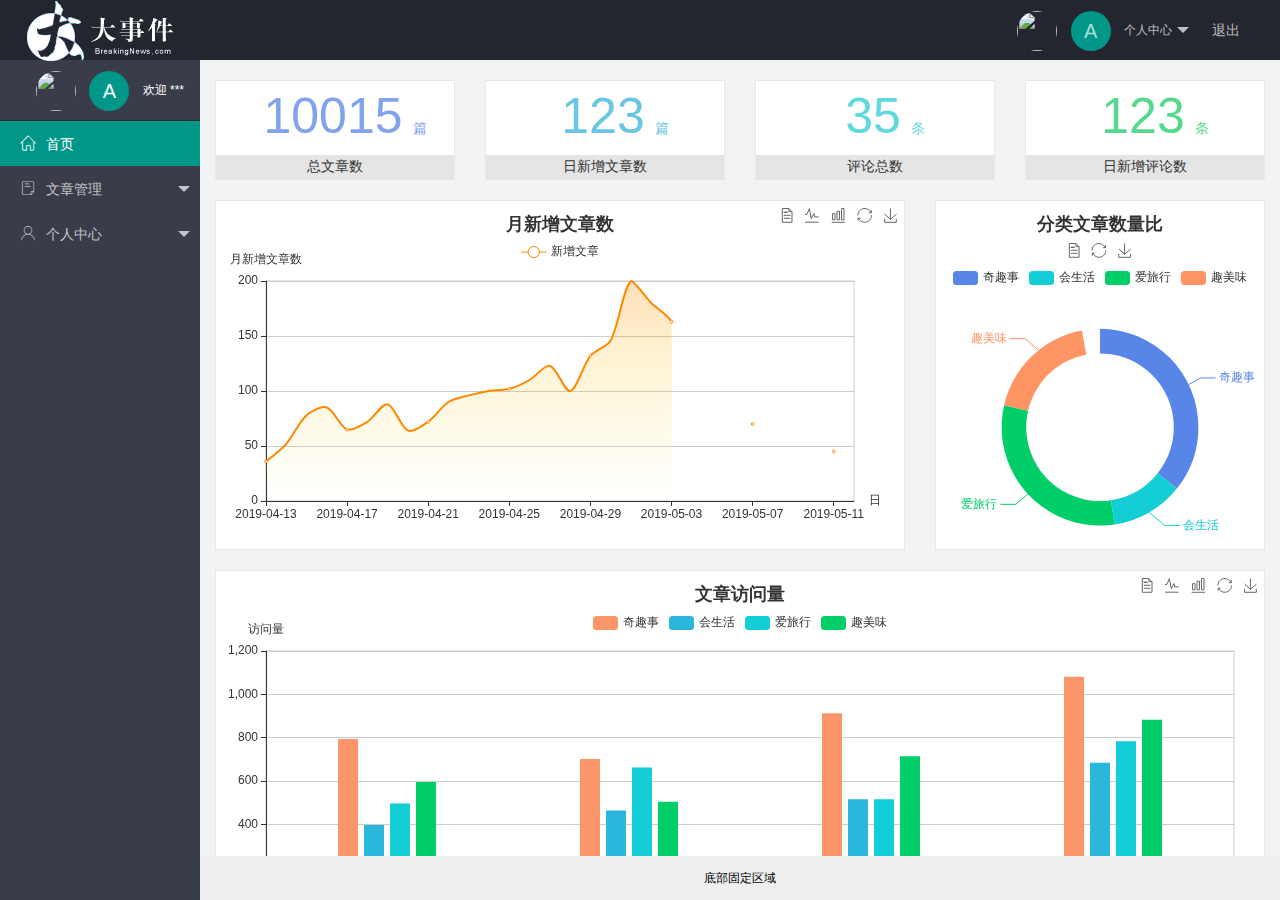
==== commit 1eae8a58: "完成了个人中心的开发" ====
--- a/index.html
+++ b/index.html
@@ -25,9 +25,9 @@
                         <span class="text-avatar ">A</span> 个人中心
                     </a>
                     <dl class="layui-nav-child">
-                        <dd><a href="">基本资料</a></dd>
-                        <dd><a href="">更换头像</a></dd>
-                        <dd><a href="">修改密码</a></dd>
+                        <dd><a href="/user/user_info.html" target="fm">基本资料</a></dd>
+                        <dd><a href="user/user_avatar.html" target="fm">更换头像</a></dd>
+                        <dd><a href="/user/user_pwd.html" target="fm">修改密码</a></dd>
                     </dl>
                 </li>
                 <li class="layui-nav-item layui-show-md-inline-block">
@@ -57,9 +57,9 @@
                     </li>
                     <li class="layui-nav-item"><a href="javascript:;"><span class="iconfont icon-user"></span>个人中心</a>
                         <dl class="layui-nav-child">
-                            <dd><a href="javascript:;"><i class="layui-icon layui-icon-app"></i>基本资料</a></dd>
-                            <dd><a href="javascript:;"><i class="layui-icon layui-icon-app"></i>更换头像</a></dd>
-                            <dd><a href="javascript:;"><i class="layui-icon layui-icon-app"></i>重置密码</a></dd>
+                            <dd><a href="/user/user_info.html" target="fm"><i class="layui-icon layui-icon-app"></i>基本资料</a></dd>
+                            <dd><a href="user/user_avatar.html" target="fm"><i class="layui-icon layui-icon-app"></i>更换头像</a></dd>
+                            <dd><a href="/user/user_pwd.html" target="fm"><i class="layui-icon layui-icon-app"></i>重置密码</a></dd>
 
                         </dl>
                     </li>
